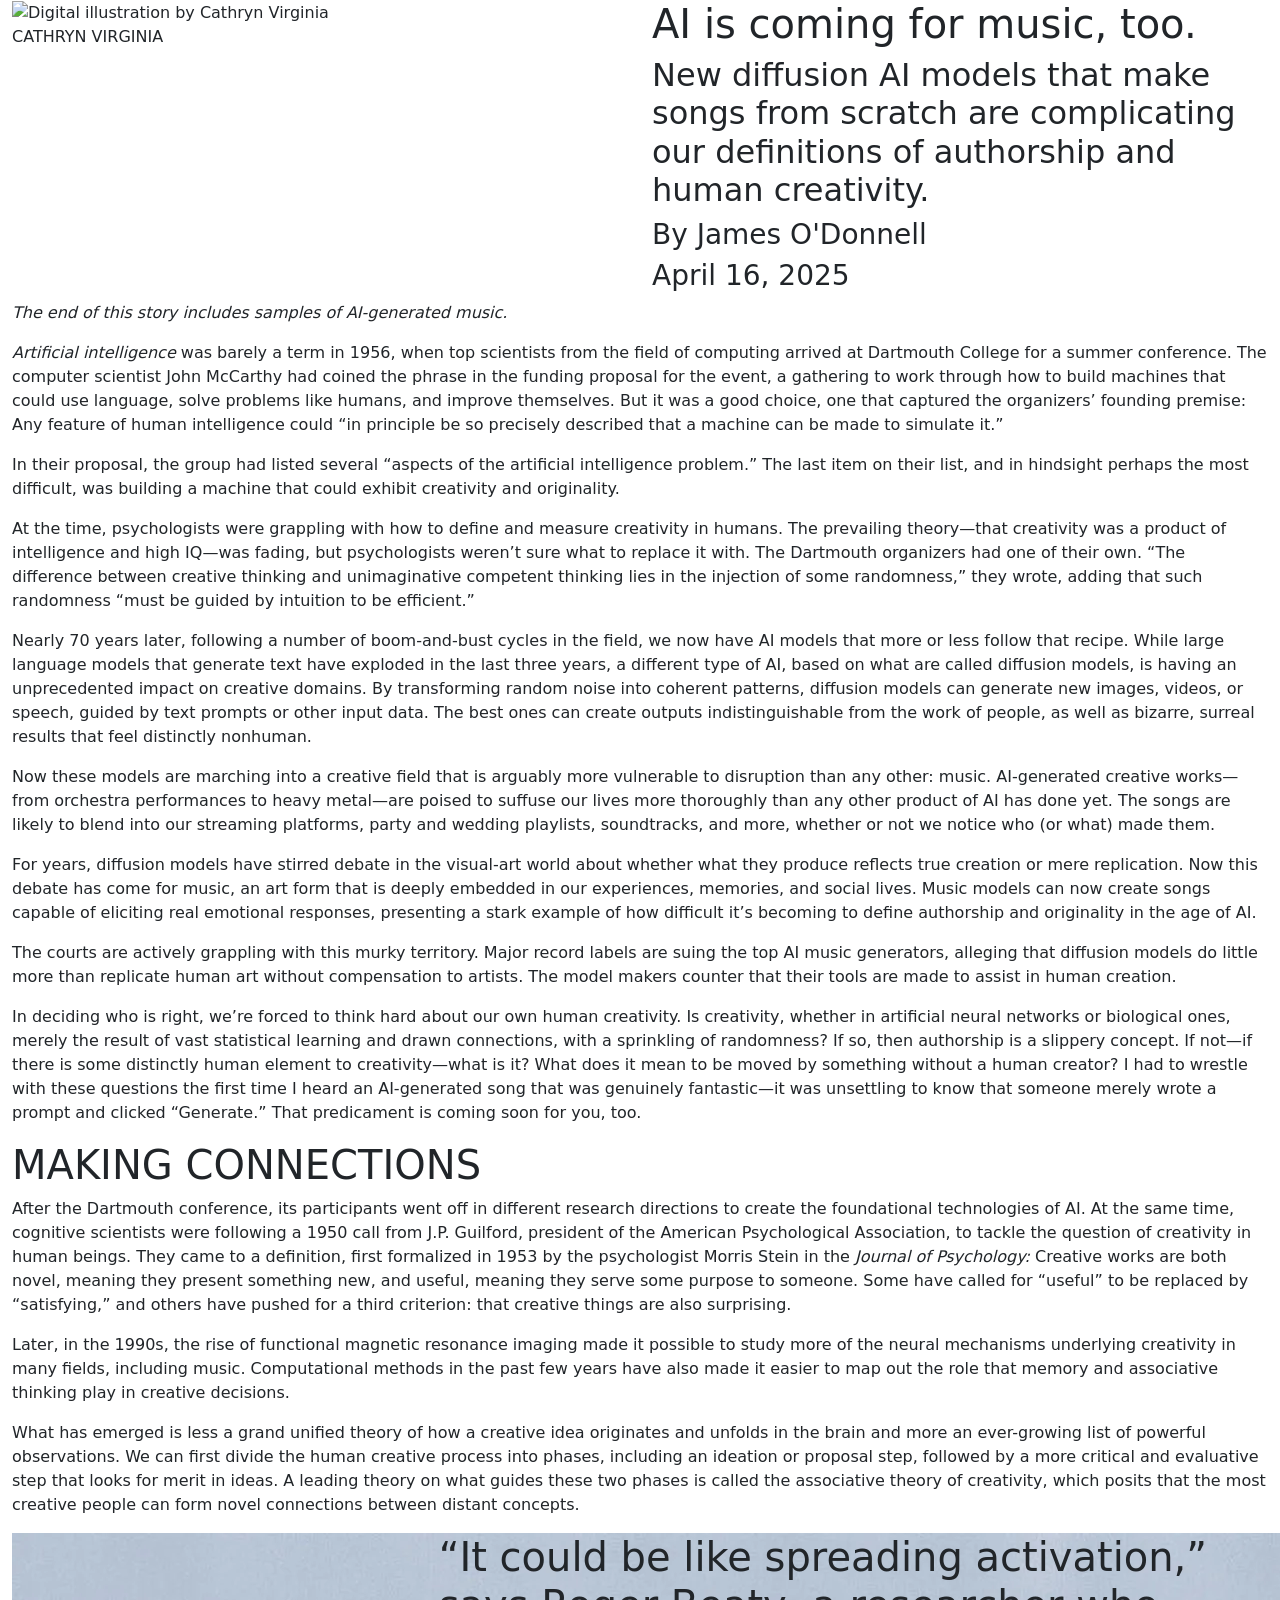
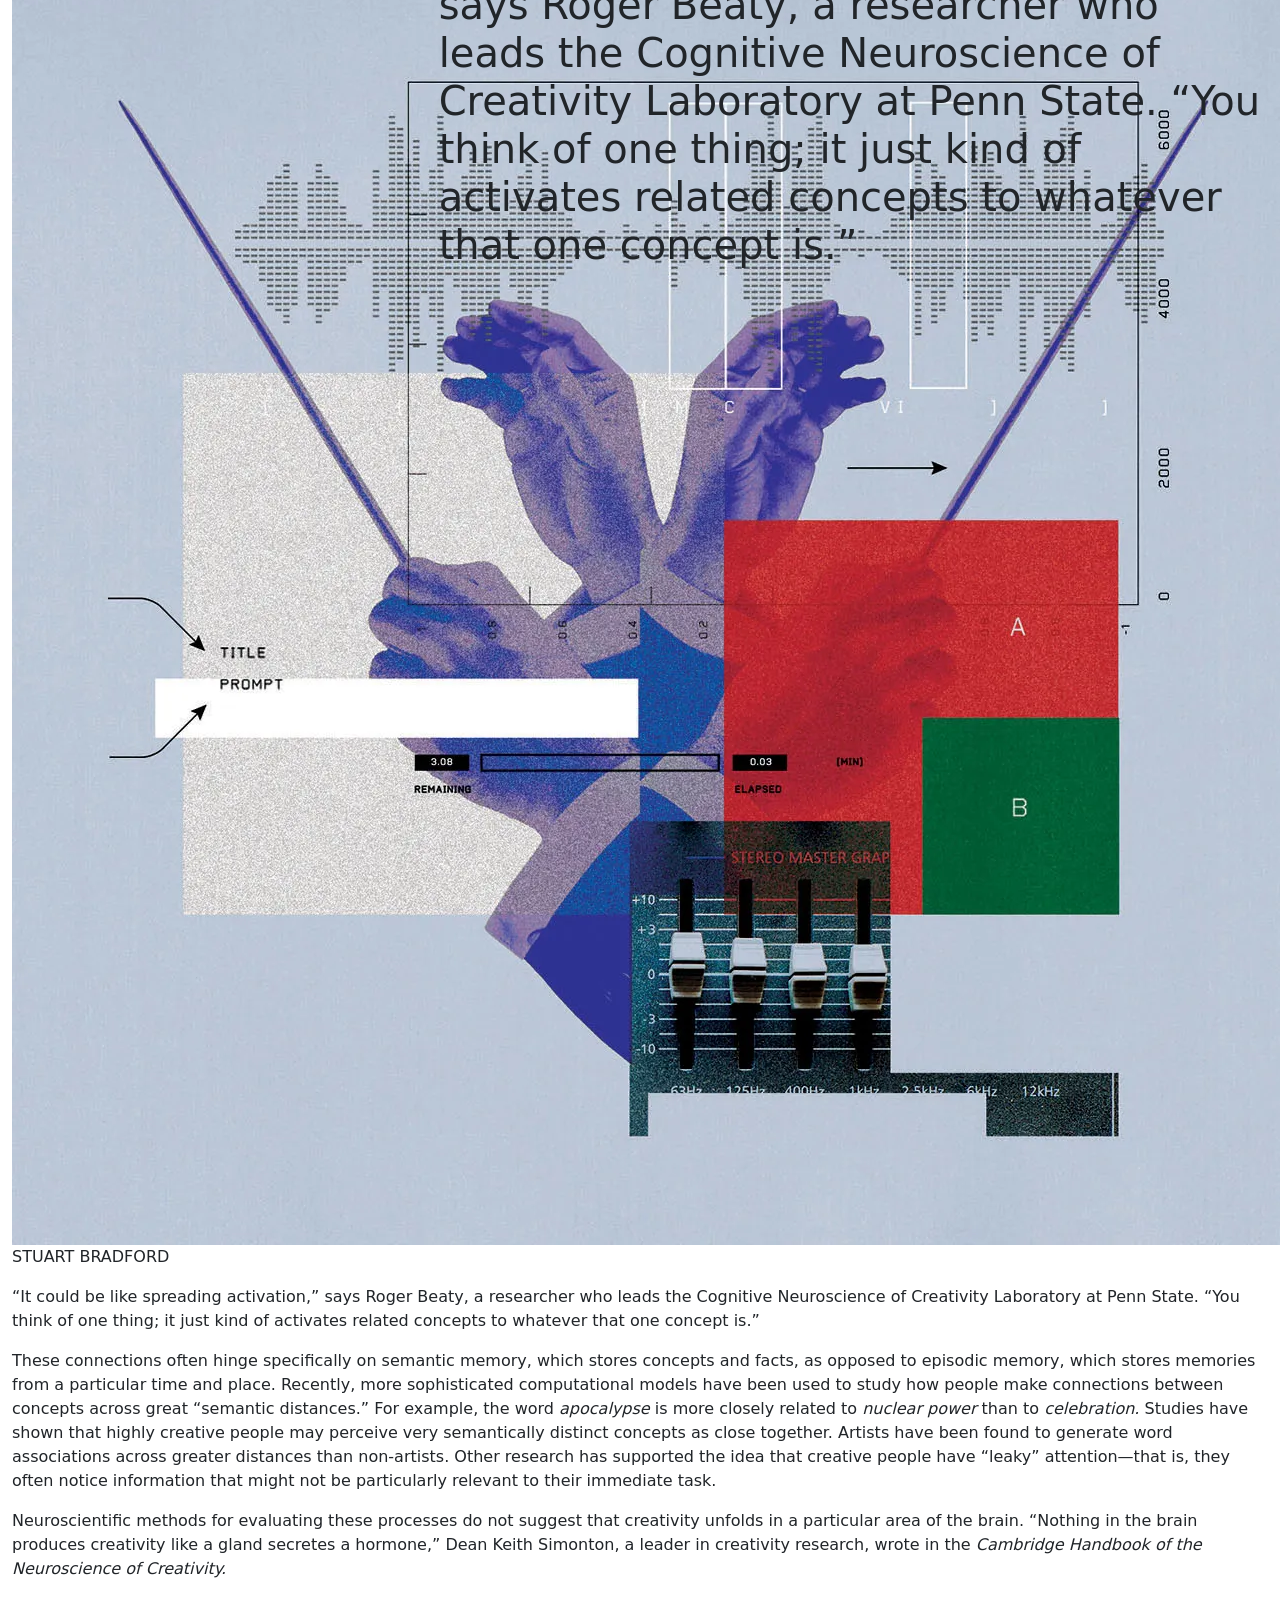
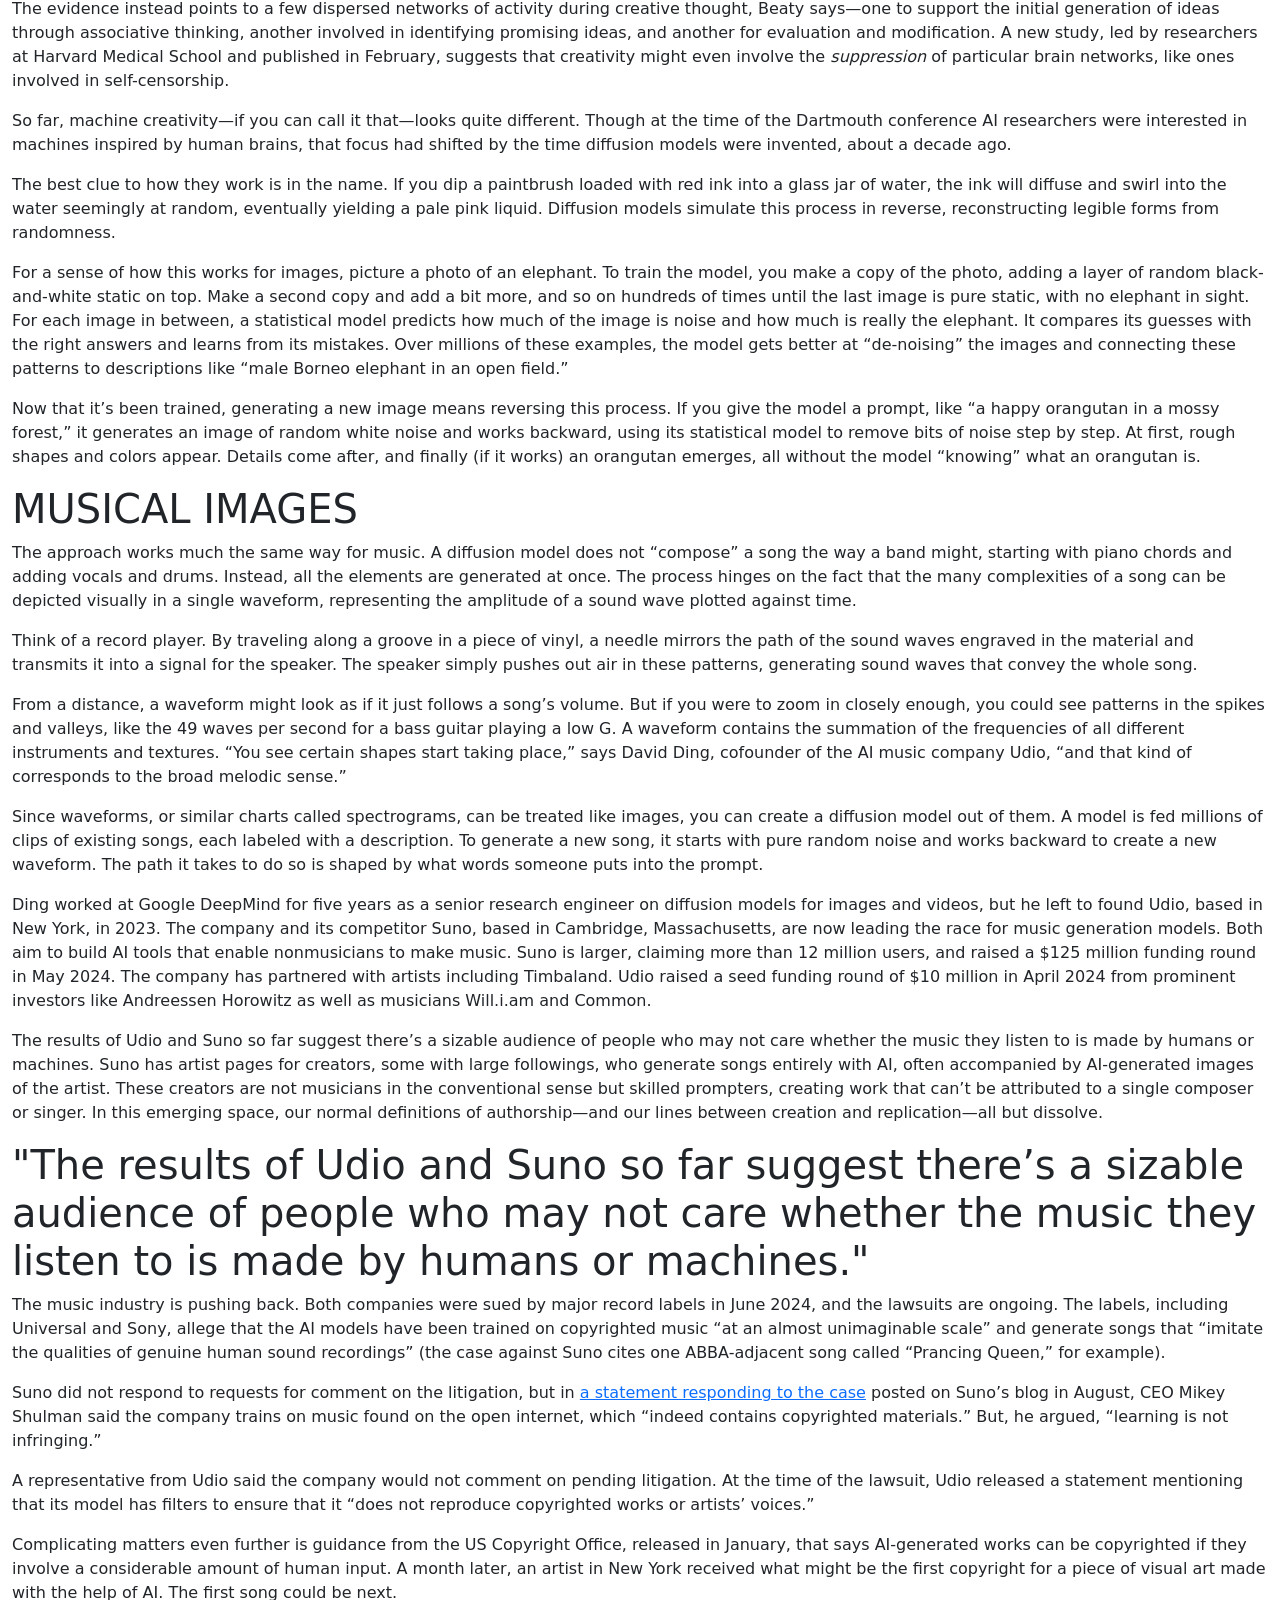
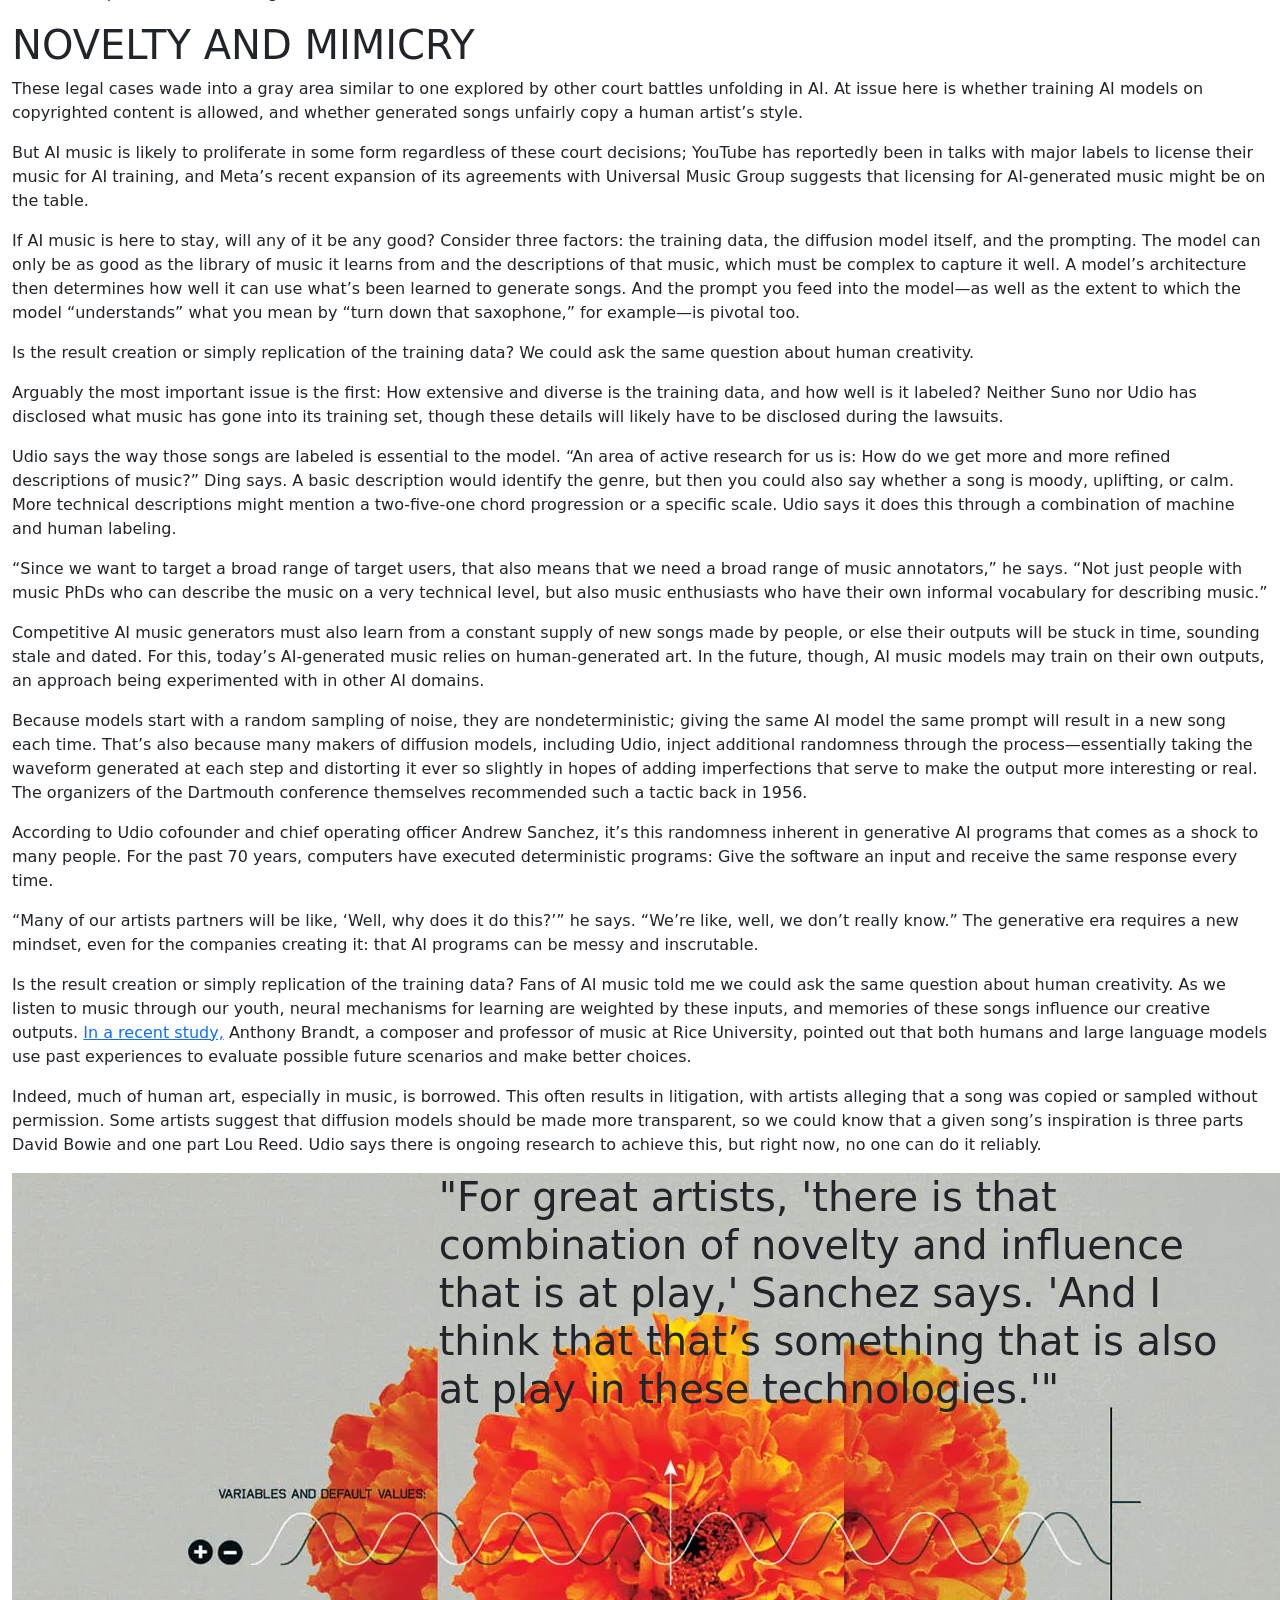
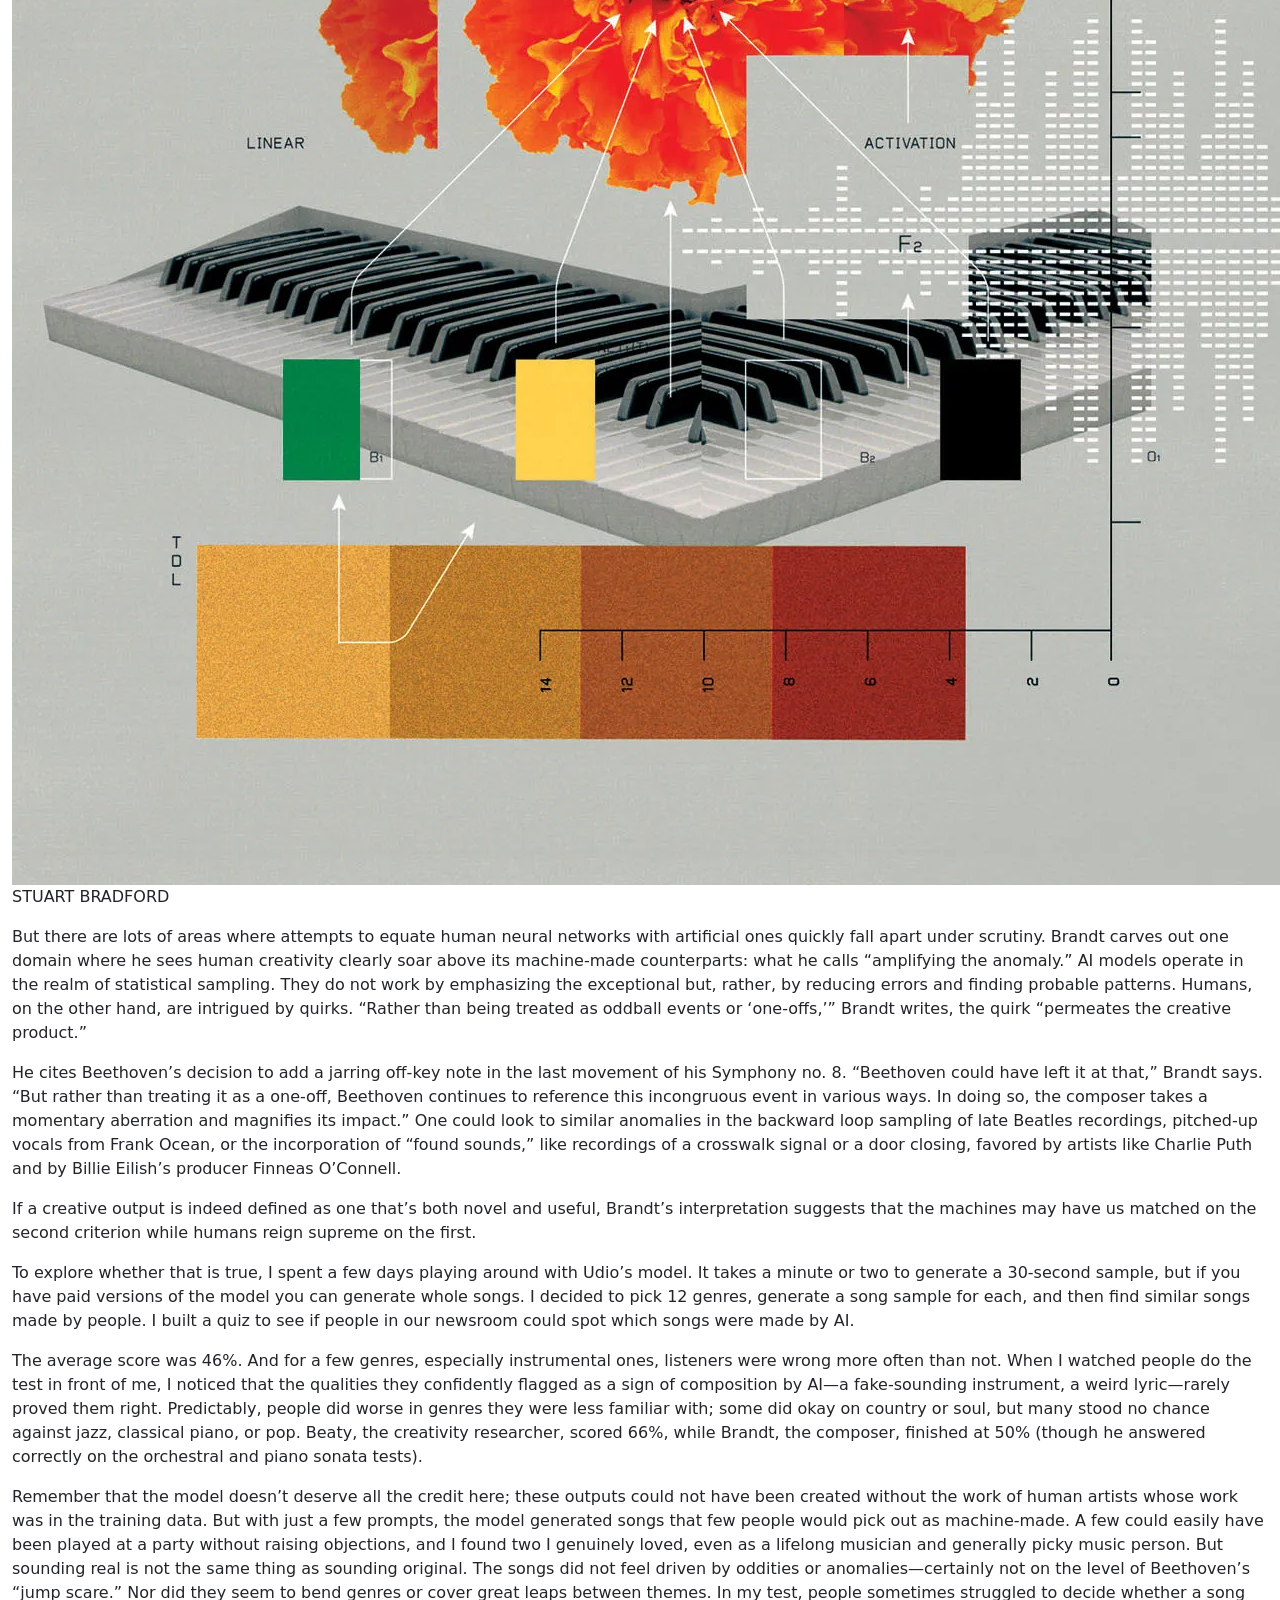
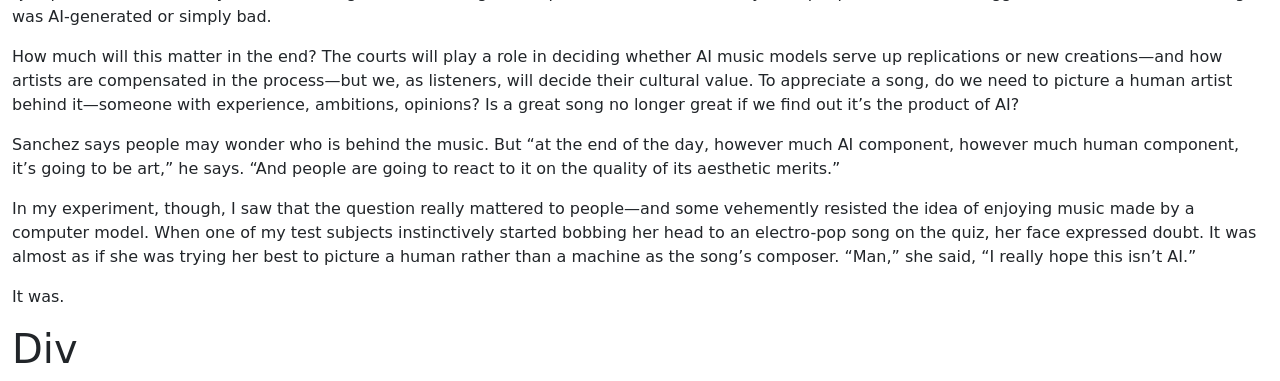
==== final-project/index.html @ 91f154a5 "Create index.html" ====
<!doctype html>
<html lang="en">
    <head>
        <meta charset="UTF-8" />
        <meta name="viewport" content="width=device-width, initial-scale=1" />

        <title>Cameron Lee Final Project</title>

        <link
            href="https://cdn.jsdelivr.net/npm/bootstrap@5.3.8/dist/css/bootstrap.min.css"
            rel="stylesheet"
            integrity="sha384-sRIl4kxILFvY47J16cr9ZwB07vP4J8+LH7qKQnuqkuIAvNWLzeN8tE5YBujZqJLB"
            crossorigin="anonymous" />
        <link rel="preconnect" href="https://fonts.googleapis.com" />
        <link rel="preconnect" href="https://fonts.gstatic.com" crossorigin />
        <link
            href="https://fonts.googleapis.com/css2?family=IBM+Plex+Sans:ital,wght@0,100..700;1,100..700&display=swap"
            rel="stylesheet" />
        <link href="style.css" rel="stylesheet" />
    </head>

    <body>
        <div class="container-fluid" id="page-top">
            <div class="row" id="headline-and-other-info">
                <div class="col-sm-6 fullwidth">
                    <img
                        src="market-ai-music-billboard-2022-bb16-illustration-by-cathryn-virginia-pro-1260.jpg"
                        id="big-photo"
                        alt="Digital illustration by Cathryn Virginia" />
                    <p class="photo-caption">CATHRYN VIRGINIA</p>
                </div>
                <div class="col-sm-6">
                    <h1 id="headline">AI is coming for music, too.</h1>
                    <h2 id="subhead">
                        New diffusion AI models that make songs from scratch are complicating our definitions of
                        authorship and human creativity.
                    </h2>
                    <h3 id="byline">By James O'Donnell</h3>
                    <h3 id="publish-date">April 16, 2025</h3>
                </div>
            </div>
        </div>
        <div class="container-fluid" id="page-body">
            <div class="row body-text-etc">
                <div class="col">
                    <p id="disclaimer"><i>The end of this story includes samples of AI-generated music.</i></p>
                    <p>
                        <i><span class="color-pop">Artificial intelligence</span></i> was barely a term in 1956, when
                        top scientists from the field of computing arrived at Dartmouth College for a summer conference.
                        The computer scientist John McCarthy had coined the phrase in the funding proposal for the
                        event, a gathering to work through how to build machines that could use language, solve problems
                        like humans, and improve themselves. But it was a good choice, one that captured the organizers’
                        founding premise: Any feature of human intelligence could “in principle be so precisely
                        described that a machine can be made to simulate it.”
                    </p>
                    <p>
                        In their proposal, the group had listed several “aspects of the artificial intelligence
                        problem.” The last item on their list, and in hindsight perhaps the most difficult, was building
                        a machine that could exhibit creativity and originality.
                    </p>
                    <p>
                        At the time, psychologists were grappling with how to define and measure creativity in humans.
                        The prevailing theory—that creativity was a product of intelligence and high IQ—was fading, but
                        psychologists weren’t sure what to replace it with. The Dartmouth organizers had one of their
                        own. “The difference between creative thinking and unimaginative competent thinking lies in the
                        injection of some randomness,” they wrote, adding that such randomness “must be guided by
                        intuition to be efficient.”
                    </p>
                    <p>
                        Nearly 70 years later, following a number of boom-and-bust cycles in the field, we now have AI
                        models that more or less follow that recipe. While large language models that generate text have
                        exploded in the last three years, a different type of AI, based on what are called diffusion
                        models, is having an unprecedented impact on creative domains. By transforming random noise into
                        coherent patterns, diffusion models can generate new images, videos, or speech, guided by text
                        prompts or other input data. The best ones can create outputs indistinguishable from the work of
                        people, as well as bizarre, surreal results that feel distinctly nonhuman.
                    </p>
                    <p>
                        Now these models are marching into a creative field that is arguably more vulnerable to
                        disruption than any other: music. AI-generated creative works—from orchestra performances to
                        heavy metal—are poised to suffuse our lives more thoroughly than any other product of AI has
                        done yet. The songs are likely to blend into our streaming platforms, party and wedding
                        playlists, soundtracks, and more, whether or not we notice who (or what) made them.
                    </p>
                    <p>
                        For years, diffusion models have stirred debate in the visual-art world about whether what they
                        produce reflects true creation or mere replication. Now this debate has come for music, an art
                        form that is deeply embedded in our experiences, memories, and social lives. Music models can
                        now create songs capable of eliciting real emotional responses, presenting a stark example of
                        how difficult it’s becoming to define authorship and originality in the age of AI.
                    </p>
                    <p>
                        The courts are actively grappling with this murky territory. Major record labels are suing the
                        top AI music generators, alleging that diffusion models do little more than replicate human art
                        without compensation to artists. The model makers counter that their tools are made to assist in
                        human creation.
                    </p>
                    <p>
                        In deciding who is right, we’re forced to think hard about our own human creativity. Is
                        creativity, whether in artificial neural networks or biological ones, merely the result of vast
                        statistical learning and drawn connections, with a sprinkling of randomness? If so, then
                        authorship is a slippery concept. If not—if there is some distinctly human element to
                        creativity—what is it? What does it mean to be moved by something without a human creator? I had
                        to wrestle with these questions the first time I heard an AI-generated song that was genuinely
                        fantastic—it was unsettling to know that someone merely wrote a prompt and clicked “Generate.”
                        That predicament is coming soon for you, too.
                    </p>
                    <h1 class="section-title">MAKING CONNECTIONS</h1>
                    <p>
                        After the Dartmouth conference, its participants went off in different research directions to
                        create the foundational technologies of AI. At the same time, cognitive scientists were
                        following a 1950 call from J.P. Guilford, president of the American Psychological Association,
                        to tackle the question of creativity in human beings. They came to a definition, first
                        formalized in 1953 by the psychologist Morris Stein in the
                        <i>Journal of Psychology:</i> Creative works are both novel, meaning they present something new,
                        and useful, meaning they serve some purpose to someone. Some have called for “useful” to be
                        replaced by “satisfying,” and others have pushed for a third criterion: that creative things are
                        also surprising.
                    </p>
                    <p>
                        Later, in the 1990s, the rise of functional magnetic resonance imaging made it possible to study
                        more of the neural mechanisms underlying creativity in many fields, including music.
                        Computational methods in the past few years have also made it easier to map out the role that
                        memory and associative thinking play in creative decisions.
                    </p>
                    <p>
                        What has emerged is less a grand unified theory of how a creative idea originates and unfolds in
                        the brain and more an ever-growing list of powerful observations. We can first divide the human
                        creative process into phases, including an ideation or proposal step, followed by a more
                        critical and evaluative step that looks for merit in ideas. A leading theory on what guides
                        these two phases is called the associative theory of creativity, which posits that the most
                        creative people can form novel connections between distant concepts.
                    </p>
                </div>
            </div>
            <div class="row picture-block">
                <div class="col-sm-4">
                    <img
                        src="d3bc1b18b3ae20d8180f5891ec122226522308aa.webp"
                        class="bradford-illustration"
                        alt="Digital illustration by Stuart Bradford" />
                    <p class="photo-caption">STUART BRADFORD</p>
                </div>
                <div class="col-sm-8">
                    <h1 class="side-caption">
                        “It could be like spreading activation,” says Roger Beaty, a researcher who leads the Cognitive
                        Neuroscience of Creativity Laboratory at Penn State. “You think of one thing; it just kind of
                        activates related concepts to whatever that one concept is.”
                    </h1>
                </div>
            </div>
            <div class="row body-text-etc">
                <div class="col">
                    <p>
                        “It could be like spreading activation,” says Roger Beaty, a researcher who leads the Cognitive
                        Neuroscience of Creativity Laboratory at Penn State. “You think of one thing; it just kind of
                        activates related concepts to whatever that one concept is.”
                    </p>
                    <p>
                        These connections often hinge specifically on semantic memory, which stores concepts and facts,
                        as opposed to episodic memory, which stores memories from a particular time and place. Recently,
                        more sophisticated computational models have been used to study how people make connections
                        between concepts across great “semantic distances.” For example, the word
                        <i><span class="color-pop">apocalypse</span></i> is more closely related to
                        <i><span class="color-pop">nuclear power</span></i> than to
                        <i><span class="color-pop">celebration.</span></i> Studies have shown that highly creative
                        people may perceive very semantically distinct concepts as close together. Artists have been
                        found to generate word associations across greater distances than non-artists. Other research
                        has supported the idea that creative people have “leaky” attention—that is, they often notice
                        information that might not be particularly relevant to their immediate task.
                    </p>
                    <p>
                        Neuroscientific methods for evaluating these processes do not suggest that creativity unfolds in
                        a particular area of the brain. “Nothing in the brain produces creativity like a gland secretes
                        a hormone,” Dean Keith Simonton, a leader in creativity research, wrote in the
                        <i>Cambridge Handbook of the Neuroscience of Creativity.</i>
                    </p>
                    <p>
                        The evidence instead points to a few dispersed networks of activity during creative thought,
                        Beaty says—one to support the initial generation of ideas through associative thinking, another
                        involved in identifying promising ideas, and another for evaluation and modification. A new
                        study, led by researchers at Harvard Medical School and published in February, suggests that
                        creativity might even involve the <i><span class="color-pop">suppression</span></i> of
                        particular brain networks, like ones involved in self-censorship.
                    </p>
                    <p>
                        So far, machine creativity—if you can call it that—looks quite different. Though at the time of
                        the Dartmouth conference AI researchers were interested in machines inspired by human brains,
                        that focus had shifted by the time diffusion models were invented, about a decade ago.
                    </p>
                    <p>
                        The best clue to how they work is in the name. If you dip a paintbrush loaded with red ink into
                        a glass jar of water, the ink will diffuse and swirl into the water seemingly at random,
                        eventually yielding a pale pink liquid. Diffusion models simulate this process in reverse,
                        reconstructing legible forms from randomness.
                    </p>
                    <p>
                        For a sense of how this works for images, picture a photo of an elephant. To train the model,
                        you make a copy of the photo, adding a layer of random black-and-white static on top. Make a
                        second copy and add a bit more, and so on hundreds of times until the last image is pure static,
                        with no elephant in sight. For each image in between, a statistical model predicts how much of
                        the image is noise and how much is really the elephant. It compares its guesses with the right
                        answers and learns from its mistakes. Over millions of these examples, the model gets better at
                        “de-noising” the images and connecting these patterns to descriptions like “male Borneo elephant
                        in an open field.”
                    </p>
                    <p>
                        Now that it’s been trained, generating a new image means reversing this process. If you give the
                        model a prompt, like “a happy orangutan in a mossy forest,” it generates an image of random
                        white noise and works backward, using its statistical model to remove bits of noise step by
                        step. At first, rough shapes and colors appear. Details come after, and finally (if it works) an
                        orangutan emerges, all without the model “knowing” what an orangutan is.
                    </p>
                    <h1 class="section-title">MUSICAL IMAGES</h1>
                    <p>
                        The approach works much the same way for music. A diffusion model does not “compose” a song the
                        way a band might, starting with piano chords and adding vocals and drums. Instead, all the
                        elements are generated at once. The process hinges on the fact that the many complexities of a
                        song can be depicted visually in a single waveform, representing the amplitude of a sound wave
                        plotted against time.
                    </p>
                    <p>
                        Think of a record player. By traveling along a groove in a piece of vinyl, a needle mirrors the
                        path of the sound waves engraved in the material and transmits it into a signal for the speaker.
                        The speaker simply pushes out air in these patterns, generating sound waves that convey the
                        whole song.
                    </p>
                    <p>
                        From a distance, a waveform might look as if it just follows a song’s volume. But if you were to
                        zoom in closely enough, you could see patterns in the spikes and valleys, like the 49 waves per
                        second for a bass guitar playing a low G. A waveform contains the summation of the frequencies
                        of all different instruments and textures. “You see certain shapes start taking place,” says
                        David Ding, cofounder of the AI music company Udio, “and that kind of corresponds to the broad
                        melodic sense.”
                    </p>
                    <p>
                        Since waveforms, or similar charts called spectrograms, can be treated like images, you can
                        create a diffusion model out of them. A model is fed millions of clips of existing songs, each
                        labeled with a description. To generate a new song, it starts with pure random noise and works
                        backward to create a new waveform. The path it takes to do so is shaped by what words someone
                        puts into the prompt.
                    </p>
                    <p>
                        Ding worked at Google DeepMind for five years as a senior research engineer on diffusion models
                        for images and videos, but he left to found Udio, based in New York, in 2023. The company and
                        its competitor Suno, based in Cambridge, Massachusetts, are now leading the race for music
                        generation models. Both aim to build AI tools that enable nonmusicians to make music. Suno is
                        larger, claiming more than 12 million users, and raised a $125 million funding round in May
                        2024. The company has partnered with artists including Timbaland. Udio raised a seed funding
                        round of $10 million in April 2024 from prominent investors like Andreessen Horowitz as well as
                        musicians Will.i.am and Common.
                    </p>
                    <p>
                        The results of Udio and Suno so far suggest there’s a sizable audience of people who may not
                        care whether the music they listen to is made by humans or machines. Suno has artist pages for
                        creators, some with large followings, who generate songs entirely with AI, often accompanied by
                        AI-generated images of the artist. These creators are not musicians in the conventional sense
                        but skilled prompters, creating work that can’t be attributed to a single composer or singer. In
                        this emerging space, our normal definitions of authorship—and our lines between creation and
                        replication—all but dissolve.
                    </p>
                    <h1 class="pull-quote">
                        "The results of Udio and Suno so far suggest there’s a sizable audience of people who may not
                        care whether the music they listen to is made by humans or machines."
                    </h1>
                    <p>
                        The music industry is pushing back. Both companies were sued by major record labels in June
                        2024, and the lawsuits are ongoing. The labels, including Universal and Sony, allege that the AI
                        models have been trained on copyrighted music “at an almost unimaginable scale” and generate
                        songs that “imitate the qualities of genuine human sound recordings” (the case against Suno
                        cites one ABBA-adjacent song called “Prancing Queen,” for example).
                    </p>
                    <p>
                        Suno did not respond to requests for comment on the litigation, but in
                        <a href="https://archive.is/o/0XZXp/https://suno.com/blog/future-of-music"
                            >a statement responding to the case</a
                        >
                        posted on Suno’s blog in August, CEO Mikey Shulman said the company trains on music found on the
                        open internet, which “indeed contains copyrighted materials.” But, he argued, “learning is not
                        infringing.”
                    </p>
                    <p>
                        A representative from Udio said the company would not comment on pending litigation. At the time
                        of the lawsuit, Udio released a statement mentioning that its model has filters to ensure that
                        it “does not reproduce copyrighted works or artists’ voices.”
                    </p>
                    <p>
                        Complicating matters even further is guidance from the US Copyright Office, released in January,
                        that says AI-generated works can be copyrighted if they involve a considerable amount of human
                        input. A month later, an artist in New York received what might be the first copyright for a
                        piece of visual art made with the help of AI. The first song could be next.
                    </p>
                    <h1 class="section-title">NOVELTY AND MIMICRY</h1>
                    <p>
                        These legal cases wade into a gray area similar to one explored by other court battles unfolding
                        in AI. At issue here is whether training AI models on copyrighted content is allowed, and
                        whether generated songs unfairly copy a human artist’s style.
                    </p>
                    <p>
                        But AI music is likely to proliferate in some form regardless of these court decisions; YouTube
                        has reportedly been in talks with major labels to license their music for AI training, and
                        Meta’s recent expansion of its agreements with Universal Music Group suggests that licensing for
                        AI-generated music might be on the table.
                    </p>
                    <p>
                        If AI music is here to stay, will any of it be any good? Consider three factors: the training
                        data, the diffusion model itself, and the prompting. The model can only be as good as the
                        library of music it learns from and the descriptions of that music, which must be complex to
                        capture it well. A model’s architecture then determines how well it can use what’s been learned
                        to generate songs. And the prompt you feed into the model—as well as the extent to which the
                        model “understands” what you mean by “turn down that saxophone,” for example—is pivotal too.
                    </p>
                    <p>
                        Is the result creation or simply replication of the training data? We could ask the same
                        question about human creativity.
                    </p>
                    <p>
                        Arguably the most important issue is the first: How extensive and diverse is the training data,
                        and how well is it labeled? Neither Suno nor Udio has disclosed what music has gone into its
                        training set, though these details will likely have to be disclosed during the lawsuits.
                    </p>
                    <p>
                        Udio says the way those songs are labeled is essential to the model. “An area of active research
                        for us is: How do we get more and more refined descriptions of music?” Ding says. A basic
                        description would identify the genre, but then you could also say whether a song is moody,
                        uplifting, or calm. More technical descriptions might mention a two-five-one chord progression
                        or a specific scale. Udio says it does this through a combination of machine and human labeling.
                    </p>
                    <p>
                        “Since we want to target a broad range of target users, that also means that we need a broad
                        range of music annotators,” he says. “Not just people with music PhDs who can describe the music
                        on a very technical level, but also music enthusiasts who have their own informal vocabulary for
                        describing music.”
                    </p>
                    <p>
                        Competitive AI music generators must also learn from a constant supply of new songs made by
                        people, or else their outputs will be stuck in time, sounding stale and dated. For this, today’s
                        AI-generated music relies on human-generated art. In the future, though, AI music models may
                        train on their own outputs, an approach being experimented with in other AI domains.
                    </p>
                    <p>
                        Because models start with a random sampling of noise, they are nondeterministic; giving the same
                        AI model the same prompt will result in a new song each time. That’s also because many makers of
                        diffusion models, including Udio, inject additional randomness through the process—essentially
                        taking the waveform generated at each step and distorting it ever so slightly in hopes of adding
                        imperfections that serve to make the output more interesting or real. The organizers of the
                        Dartmouth conference themselves recommended such a tactic back in 1956.
                    </p>
                    <p>
                        According to Udio cofounder and chief operating officer Andrew Sanchez, it’s this randomness
                        inherent in generative AI programs that comes as a shock to many people. For the past 70 years,
                        computers have executed deterministic programs: Give the software an input and receive the same
                        response every time.
                    </p>
                    <p>
                        “Many of our artists partners will be like, ‘Well, why does it do this?’” he says. “We’re like,
                        well, we don’t really know.” The generative era requires a new mindset, even for the companies
                        creating it: that AI programs can be messy and inscrutable.
                    </p>
                    <p>
                        Is the result creation or simply replication of the training data? Fans of AI music told me we
                        could ask the same question about human creativity. As we listen to music through our youth,
                        neural mechanisms for learning are weighted by these inputs, and memories of these songs
                        influence our creative outputs.
                        <a
                            href="https://anthonybrandt.net/uploads/3/5/5/7/35571474/amplifying_the_anomaly__how_humans_choose_unproven_options_and_large_language_models_avoid_them.pdf"
                            >In a recent study,</a
                        >
                        Anthony Brandt, a composer and professor of music at Rice University, pointed out that both
                        humans and large language models use past experiences to evaluate possible future scenarios and
                        make better choices.
                    </p>
                    <p>
                        Indeed, much of human art, especially in music, is borrowed. This often results in litigation,
                        with artists alleging that a song was copied or sampled without permission. Some artists suggest
                        that diffusion models should be made more transparent, so we could know that a given song’s
                        inspiration is three parts David Bowie and one part Lou Reed. Udio says there is ongoing
                        research to achieve this, but right now, no one can do it reliably.
                    </p>
                </div>
            </div>
            <div class="row picture-block">
                <div class="col-sm-4">
                    <img
                        src="c53d0001486ce40a14184772768e66b58a301c34.webp"
                        class="bradford-illustration"
                        alt="Digital illustration by Stuart Bradford" />
                    <p class="photo-caption">STUART BRADFORD</p>
                </div>
                <div class="col-sm-8">
                    <h1 class="side-caption">
                        "For great artists, 'there is that combination of novelty and influence that is at play,'
                        Sanchez says. 'And I think that that’s something that is also at play in these technologies.'"
                    </h1>
                </div>
            </div>
            <div class="row body-text-etc">
                <div class="col">
                    <p>
                        But there are lots of areas where attempts to equate human neural networks with artificial ones
                        quickly fall apart under scrutiny. Brandt carves out one domain where he sees human creativity
                        clearly soar above its machine-made counterparts: what he calls “amplifying the anomaly.” AI
                        models operate in the realm of statistical sampling. They do not work by emphasizing the
                        exceptional but, rather, by reducing errors and finding probable patterns. Humans, on the other
                        hand, are intrigued by quirks. “Rather than being treated as oddball events or ‘one-offs,’”
                        Brandt writes, the quirk “permeates the creative product.”
                    </p>
                    <p>
                        He cites Beethoven’s decision to add a jarring off-key note in the last movement of his Symphony
                        no. 8. “Beethoven could have left it at that,” Brandt says. “But rather than treating it as a
                        one-off, Beethoven continues to reference this incongruous event in various ways. In doing so,
                        the composer takes a momentary aberration and magnifies its impact.” One could look to similar
                        anomalies in the backward loop sampling of late Beatles recordings, pitched-up vocals from Frank
                        Ocean, or the incorporation of “found sounds,” like recordings of a crosswalk signal or a door
                        closing, favored by artists like Charlie Puth and by Billie Eilish’s producer Finneas O’Connell.
                    </p>
                    <p>
                        If a creative output is indeed defined as one that’s both novel and useful, Brandt’s
                        interpretation suggests that the machines may have us matched on the second criterion while
                        humans reign supreme on the first.
                    </p>
                    <p>
                        To explore whether that is true, I spent a few days playing around with Udio’s model. It takes a
                        minute or two to generate a 30-second sample, but if you have paid versions of the model you can
                        generate whole songs. I decided to pick 12 genres, generate a song sample for each, and then
                        find similar songs made by people. I built a quiz to see if people in our newsroom could spot
                        which songs were made by AI.
                    </p>
                    <p>
                        The average score was 46%. And for a few genres, especially instrumental ones, listeners were
                        wrong more often than not. When I watched people do the test in front of me, I noticed that the
                        qualities they confidently flagged as a sign of composition by AI—a fake-sounding instrument, a
                        weird lyric—rarely proved them right. Predictably, people did worse in genres they were less
                        familiar with; some did okay on country or soul, but many stood no chance against jazz,
                        classical piano, or pop. Beaty, the creativity researcher, scored 66%, while Brandt, the
                        composer, finished at 50% (though he answered correctly on the orchestral and piano sonata
                        tests).
                    </p>
                    <div class="flourish-embed flourish-audio" data-src="visualisation/28891795">
                        <script src="https://public.flourish.studio/resources/embed.js"></script>
                        <noscript
                            ><img
                                src="https://public.flourish.studio/visualisation/28891795/thumbnail"
                                width="100%"
                                alt="audio visualization"
                        /></noscript>
                    </div>
                    <p>
                        Remember that the model doesn’t deserve all the credit here; these outputs could not have been
                        created without the work of human artists whose work was in the training data. But with just a
                        few prompts, the model generated songs that few people would pick out as machine-made. A few
                        could easily have been played at a party without raising objections, and I found two I genuinely
                        loved, even as a lifelong musician and generally picky music person. But sounding real is not
                        the same thing as sounding original. The songs did not feel driven by oddities or
                        anomalies—certainly not on the level of Beethoven’s “jump scare.” Nor did they seem to bend
                        genres or cover great leaps between themes. In my test, people sometimes struggled to decide
                        whether a song was AI-generated or simply bad.
                    </p>
                    <p>
                        How much will this matter in the end? The courts will play a role in deciding whether AI music
                        models serve up replications or new creations—and how artists are compensated in the process—but
                        we, as listeners, will decide their cultural value. To appreciate a song, do we need to picture
                        a human artist behind it—someone with experience, ambitions, opinions? Is a great song no longer
                        great if we find out it’s the product of AI?
                    </p>
                    <p>
                        Sanchez says people may wonder who is behind the music. But “at the end of the day, however much
                        AI component, however much human component, it’s going to be art,” he says. “And people are
                        going to react to it on the quality of its aesthetic merits.”
                    </p>
                    <p>
                        In my experiment, though, I saw that the question really mattered to people—and some vehemently
                        resisted the idea of enjoying music made by a computer model. When one of my test subjects
                        instinctively started bobbing her head to an electro-pop song on the quiz, her face expressed
                        doubt. It was almost as if she was trying her best to picture a human rather than a machine as
                        the song’s composer. “Man,” she said, “I really hope this isn’t AI.”
                    </p>
                    <p>It was.</p>
                </div>
            </div>
            <div class="row" id="footer">
                <div class="col">
                    <h1>Div</h1>
                </div>
            </div>
        </div>
    </body>
</html>
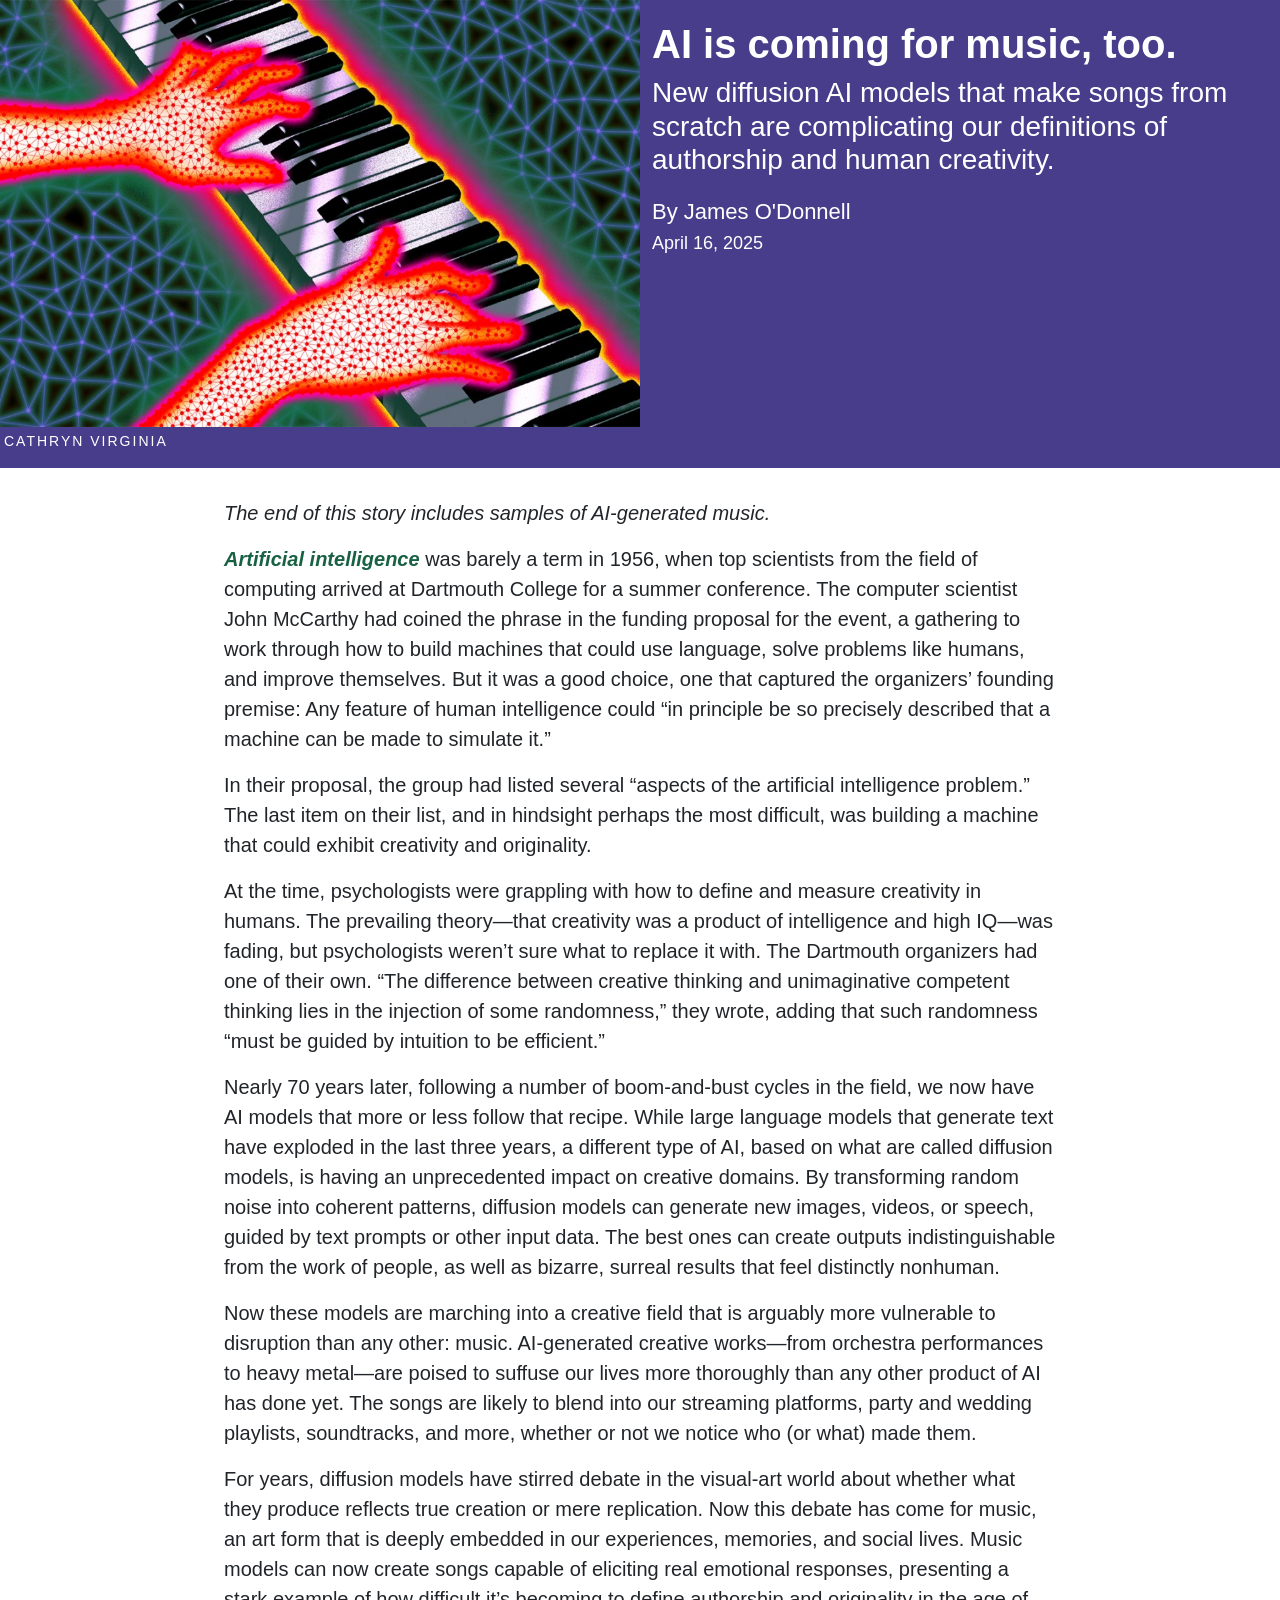
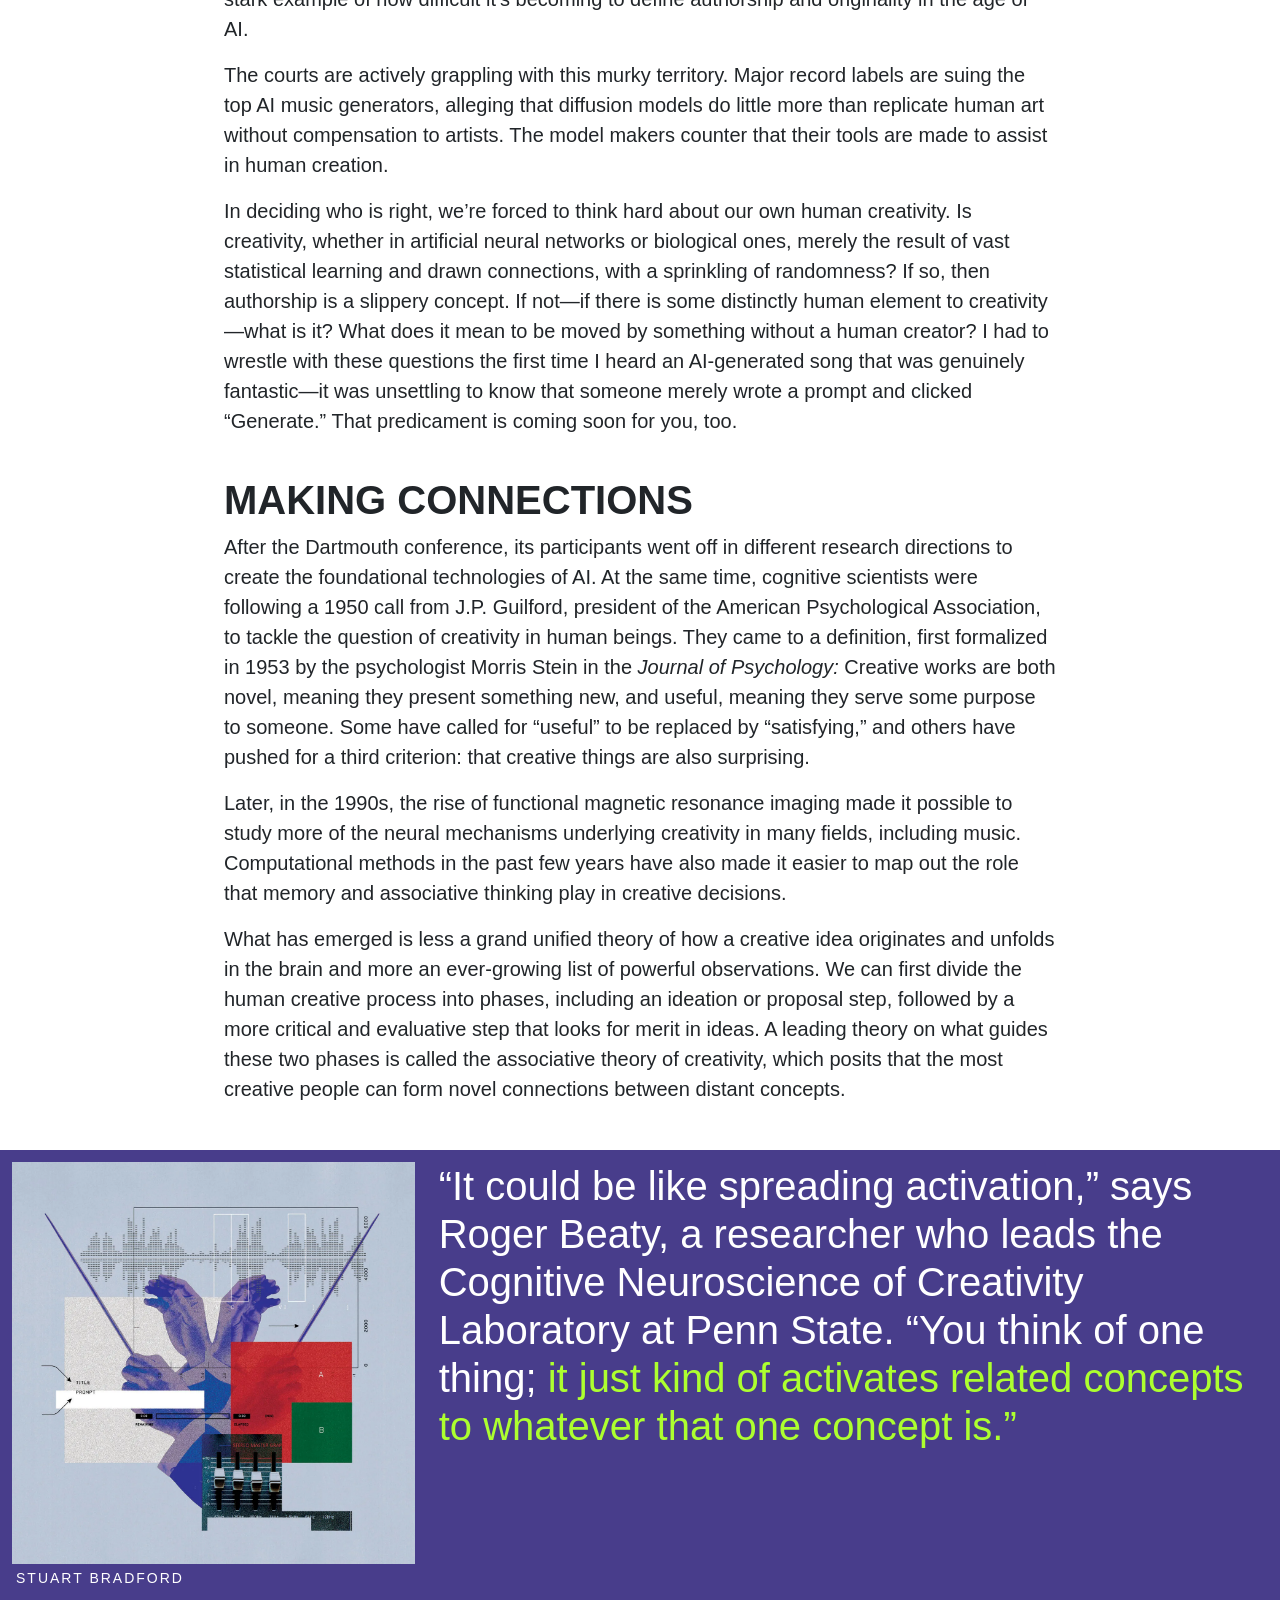
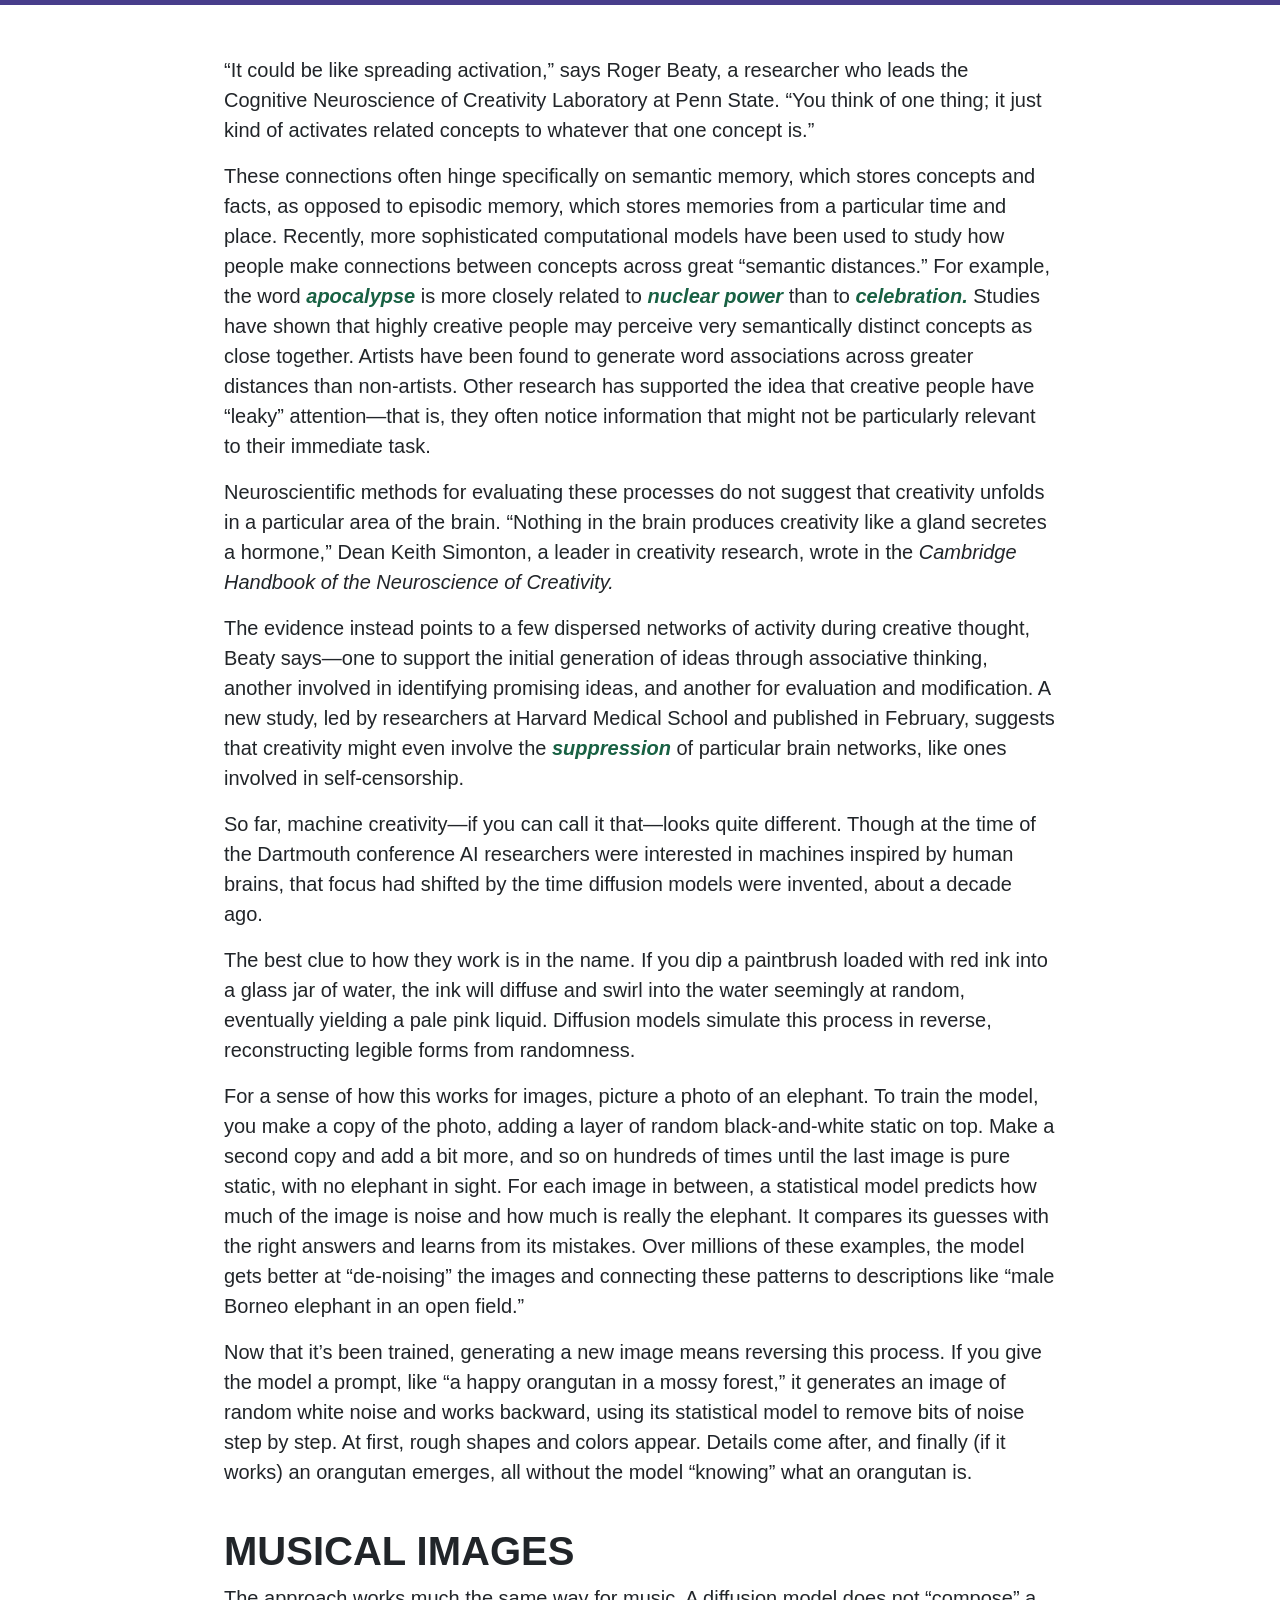
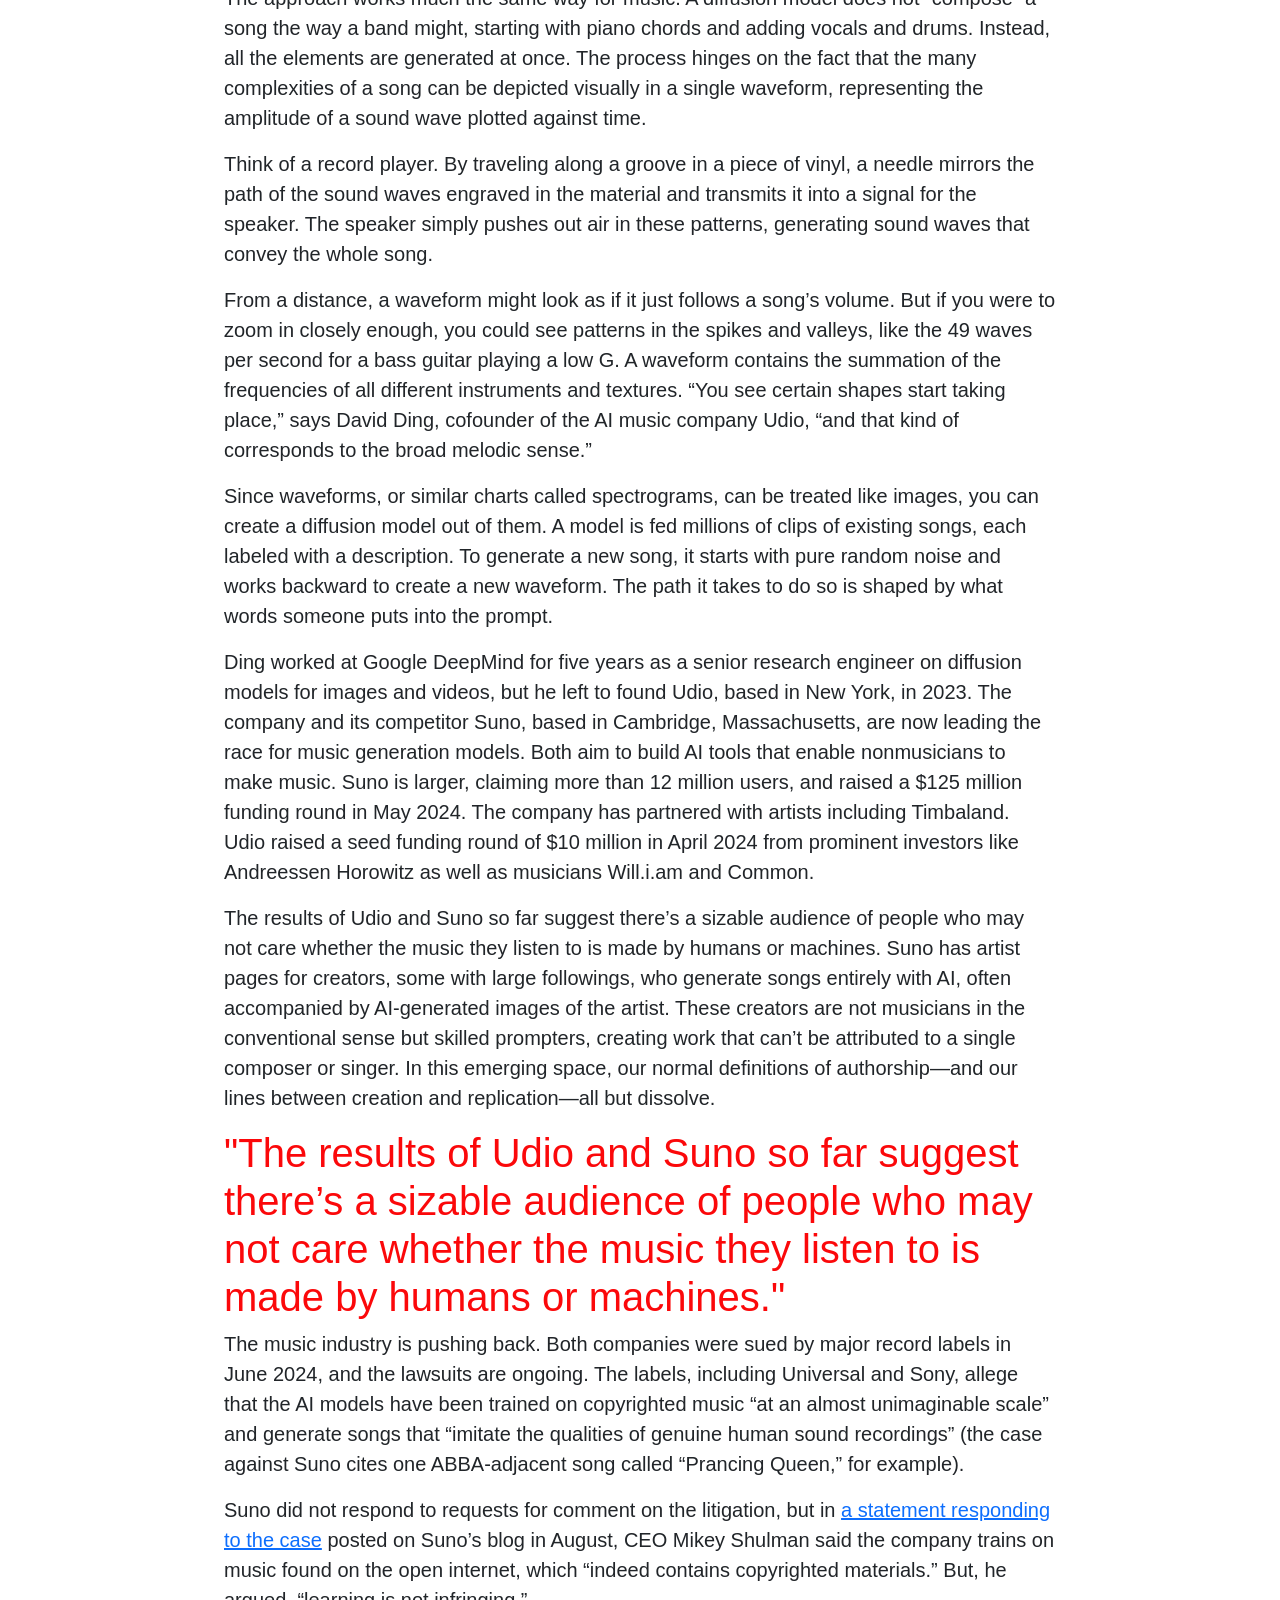
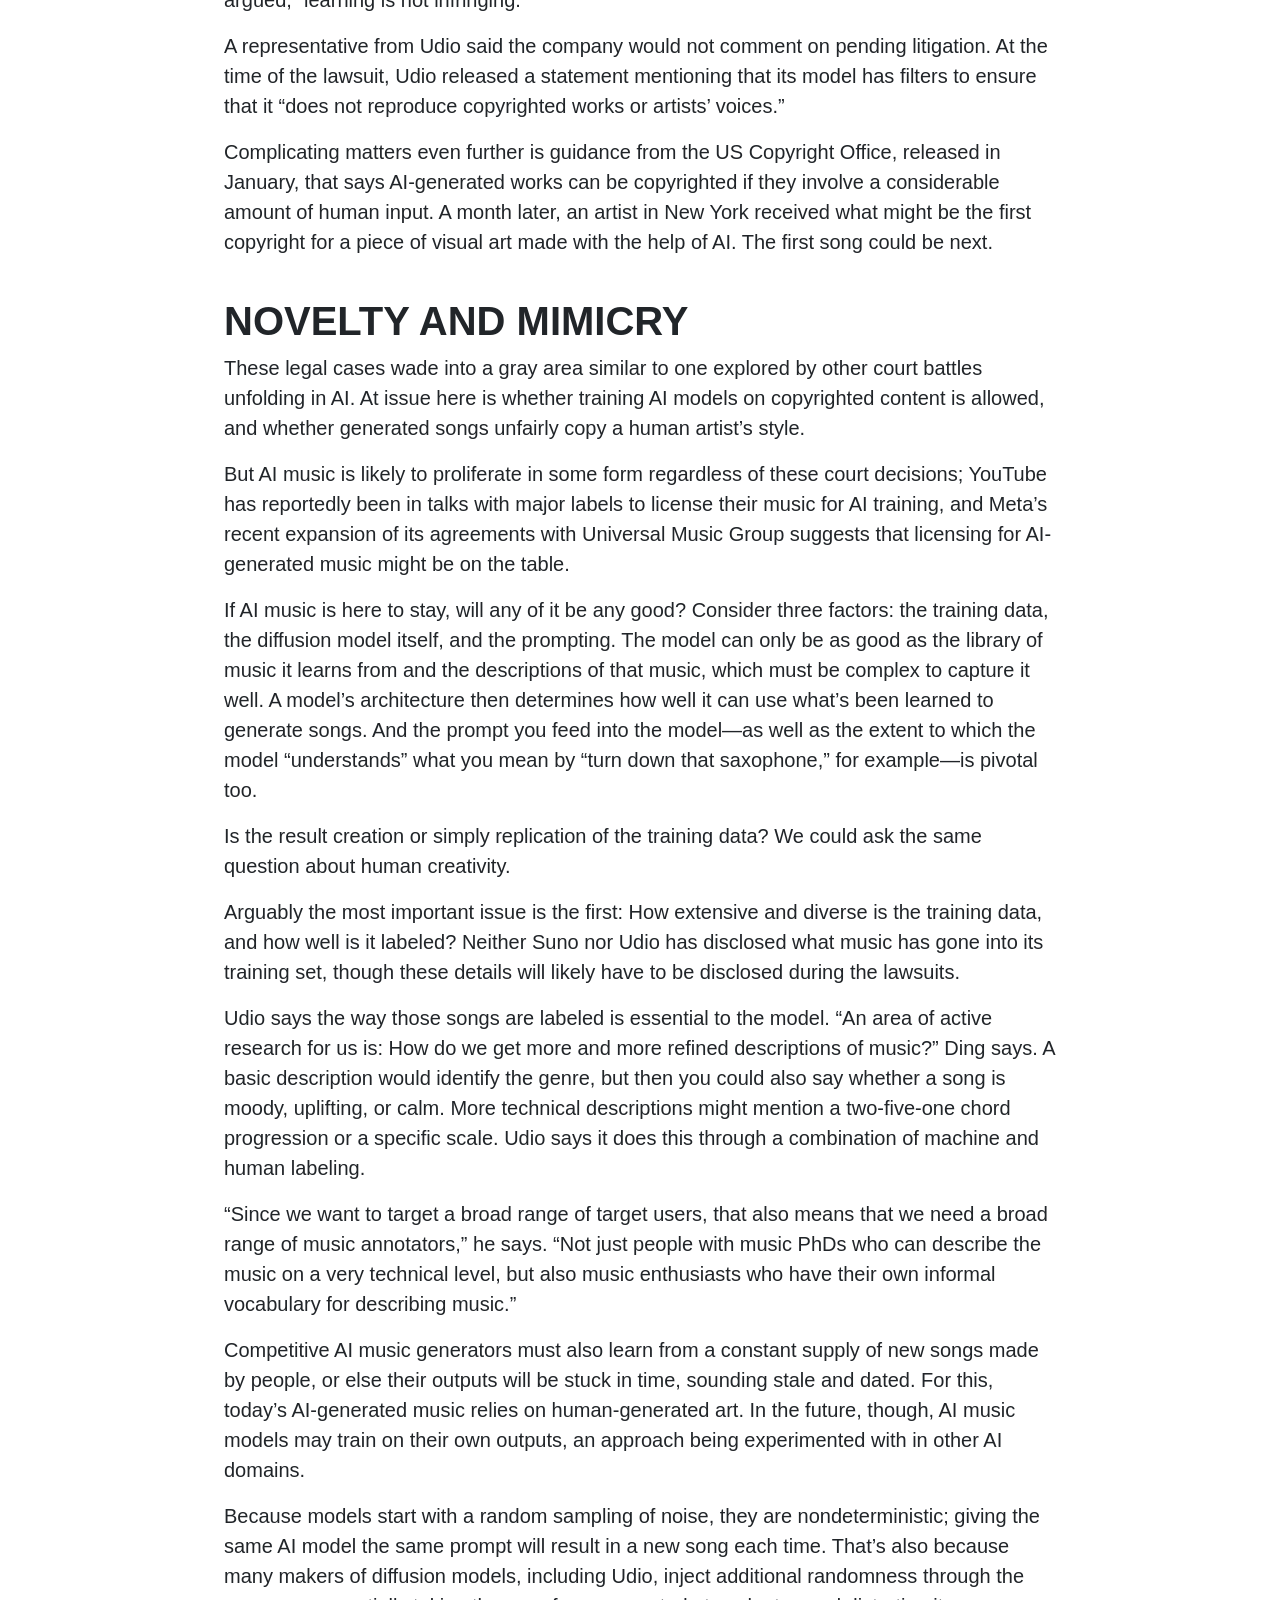
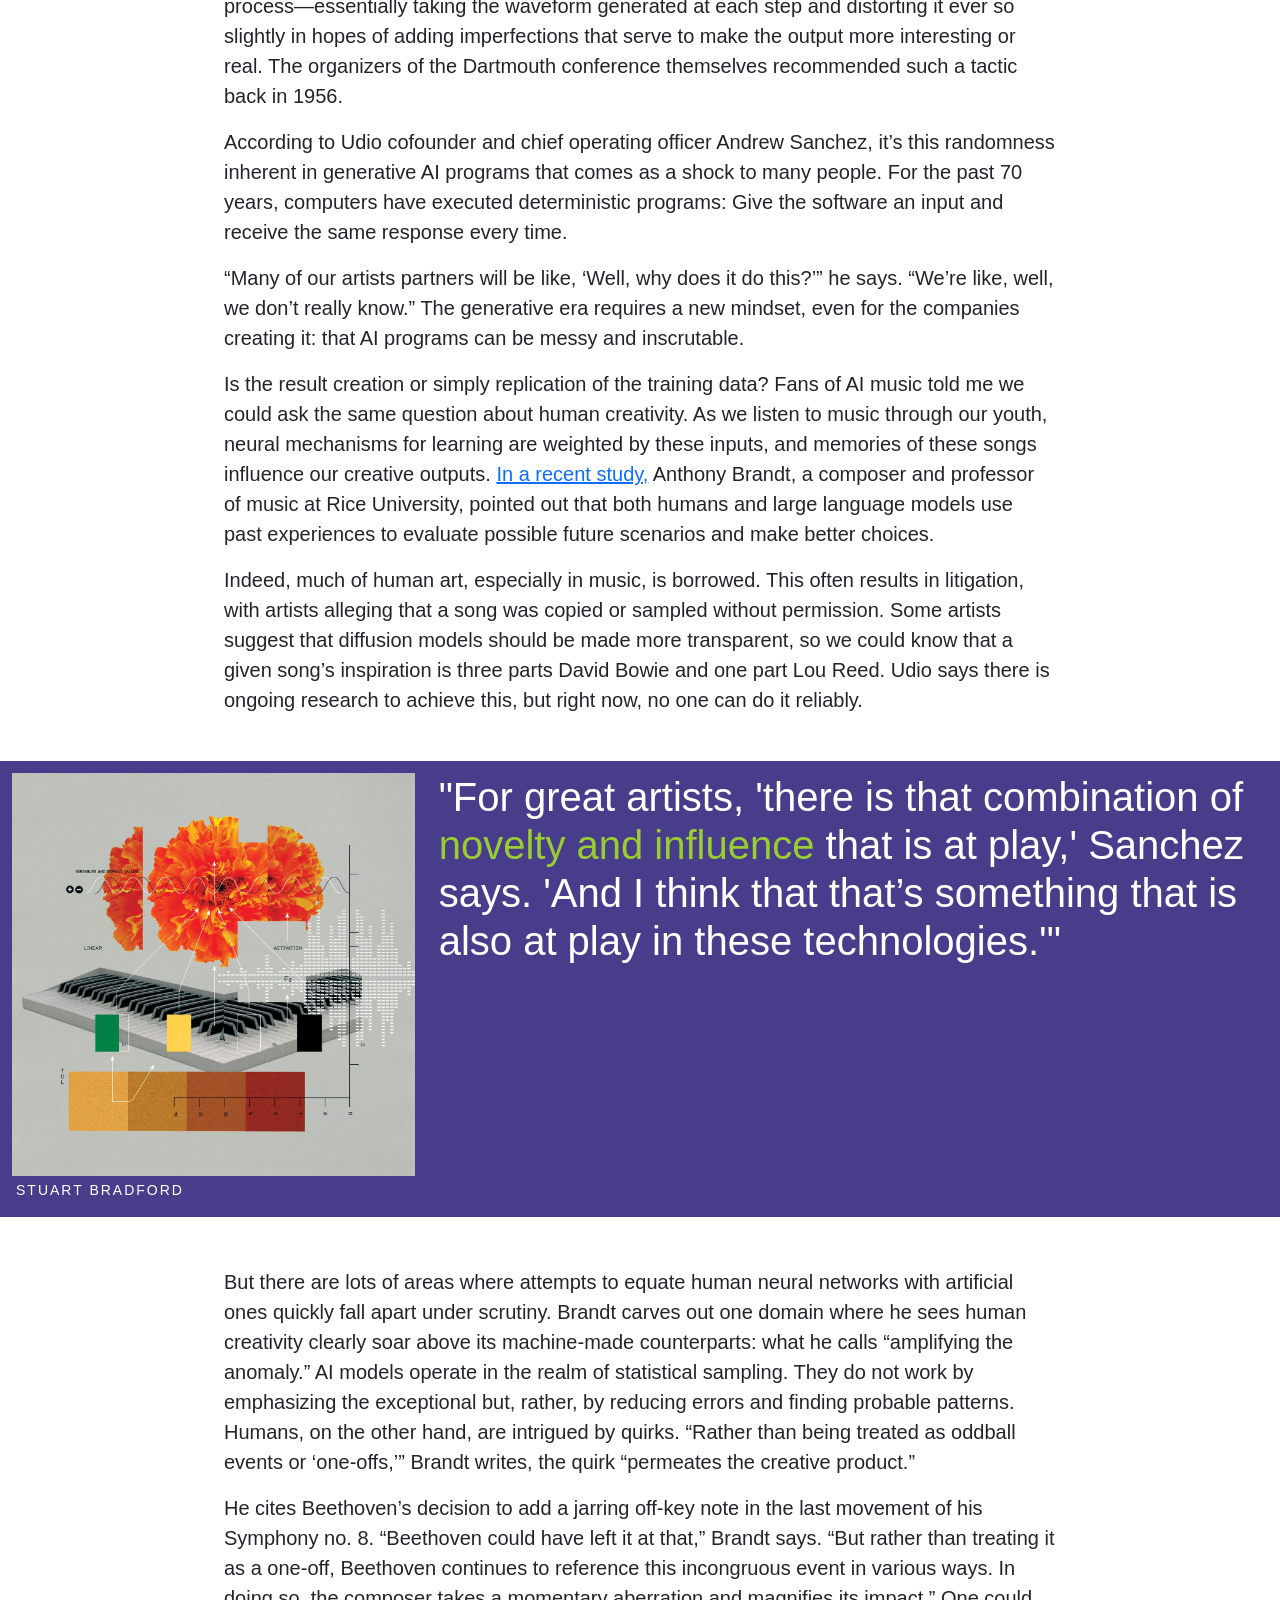
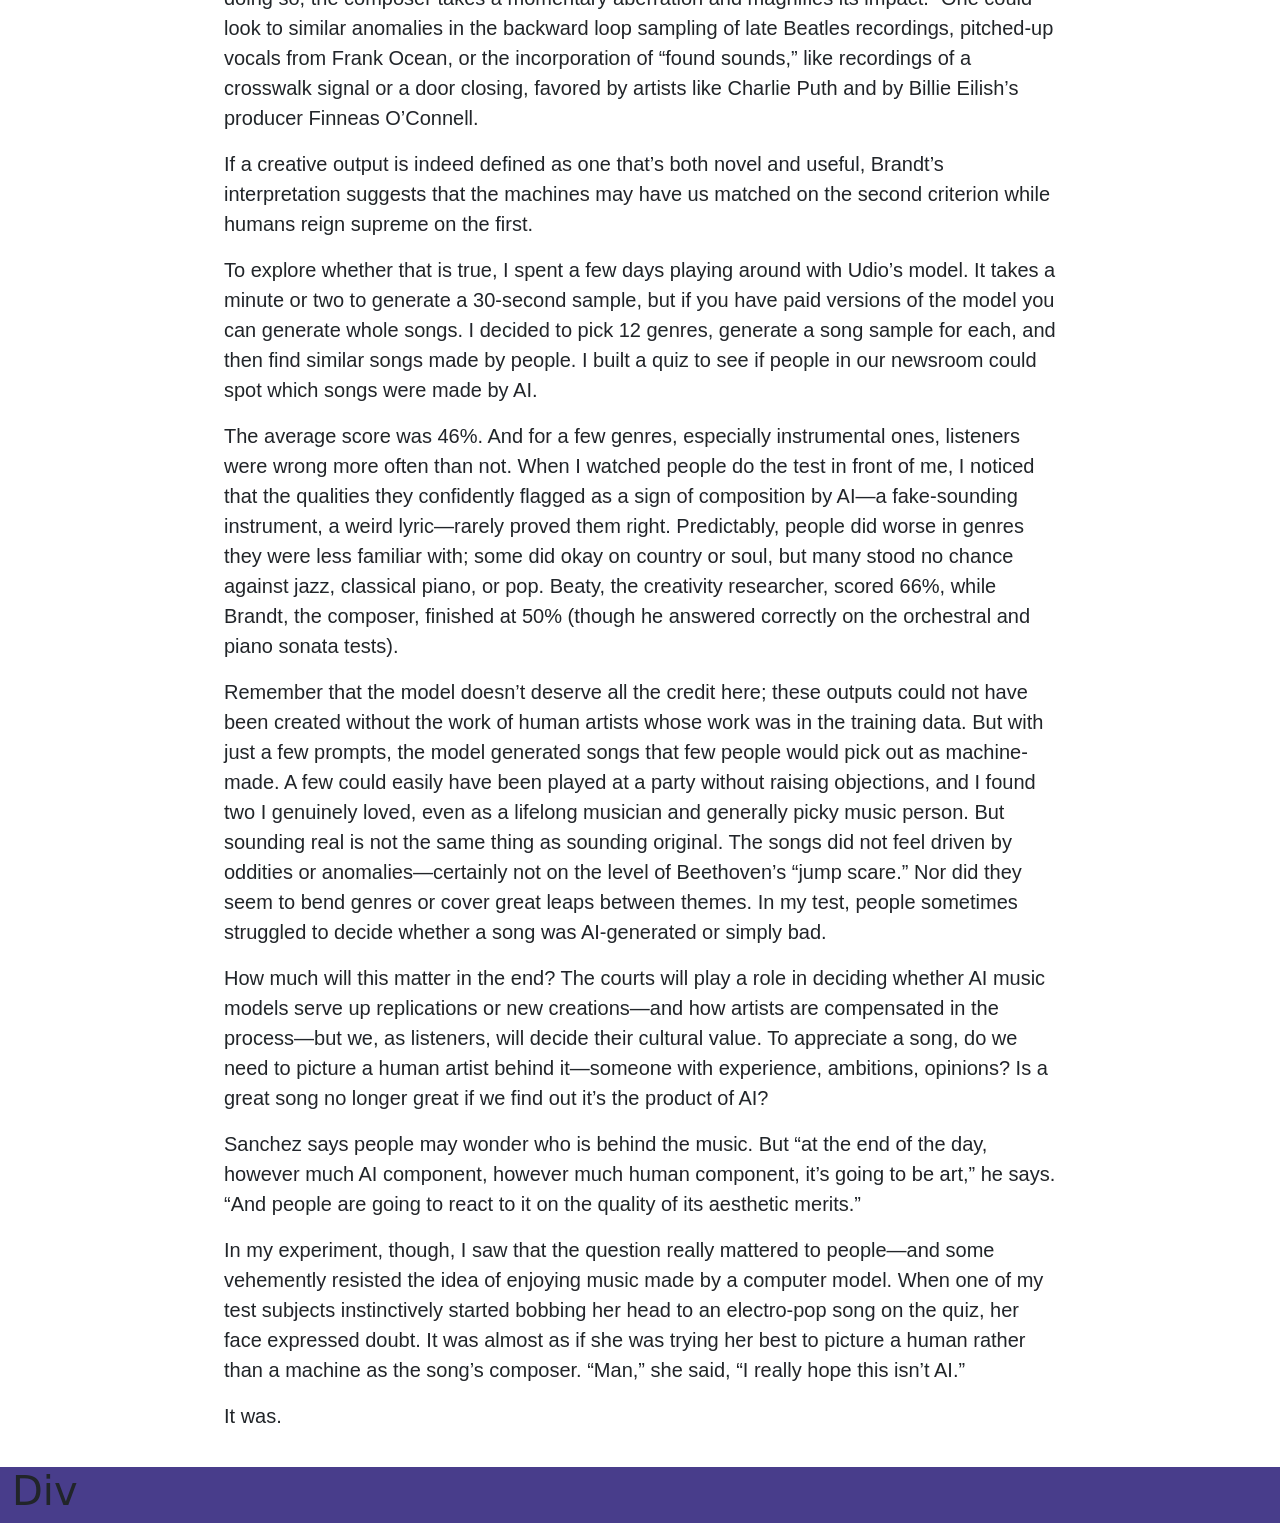
==== commit 28f4cdcb: "Update index.html" ====
--- a/final-project/index.html
+++ b/final-project/index.html
@@ -144,8 +144,10 @@
                 <div class="col-sm-8">
                     <h1 class="side-caption">
                         “It could be like spreading activation,” says Roger Beaty, a researcher who leads the Cognitive
-                        Neuroscience of Creativity Laboratory at Penn State. “You think of one thing; it just kind of
-                        activates related concepts to whatever that one concept is.”
+                        Neuroscience of Creativity Laboratory at Penn State. “You think of one thing;
+                        <span style="color: greenyellow"
+                            >it just kind of activates related concepts to whatever that one concept is.”</span
+                        >
                     </h1>
                 </div>
             </div>
@@ -389,8 +391,9 @@
                 </div>
                 <div class="col-sm-8">
                     <h1 class="side-caption">
-                        "For great artists, 'there is that combination of novelty and influence that is at play,'
-                        Sanchez says. 'And I think that that’s something that is also at play in these technologies.'"
+                        "For great artists, 'there is that combination of
+                        <span style="color: yellowgreen">novelty and influence</span> that is at play,' Sanchez says.
+                        'And I think that that’s something that is also at play in these technologies.'"
                     </h1>
                 </div>
             </div>
@@ -426,6 +429,15 @@
                         find similar songs made by people. I built a quiz to see if people in our newsroom could spot
                         which songs were made by AI.
                     </p>
+                    <div class="flourish-embed flourish-chart" data-src="visualisation/28910555">
+                        <script src="https://public.flourish.studio/resources/embed.js"></script>
+                        <noscript
+                            ><img
+                                src="https://public.flourish.studio/visualisation/28910555/thumbnail"
+                                width="100%"
+                                alt="chart visualization"
+                        /></noscript>
+                    </div>
                     <p>
                         The average score was 46%. And for a few genres, especially instrumental ones, listeners were
                         wrong more often than not. When I watched people do the test in front of me, I noticed that the
--- a/final-project/style.css
+++ b/final-project/style.css
@@ -0,0 +1,134 @@
+@media screen {
+    #page-top {
+        background-color: darkslateblue;
+        font-family: "IBM Plex Sans", sans-serif;
+        color: white;
+    }
+
+    #page-body {
+        background-color: white;
+    }
+
+    #big-photo {
+        width: 100%;
+    }
+
+    .photo-caption {
+        font-family: "IBM Plex Sans", sans-serif;
+        color: white;
+        font-size: 14px;
+        font-weight: 200;
+        letter-spacing: 2px;
+        padding-top: 4px;
+        padding-left: 4px;
+    }
+
+    #headline {
+        padding-top: 20px;
+        font-weight: 600;
+    }
+
+    #subhead {
+        font-size: 28px;
+        font-weight: 250;
+    }
+
+    #byline {
+        font-size: 22px;
+        font-weight: 500;
+        padding-top: 14px;
+    }
+
+    #publish-date {
+        font-size: 18px;
+        font-weight: 200;
+        padding-bottom: 20px;
+    }
+
+    .body-text-etc {
+        font-family: "IBM Plex Sans", sans-serif;
+        padding-top: 30px;
+        font-size: 20px;
+    }
+
+    #disclaimer {
+        font-weight: 220;
+    }
+
+    .bradford-illustration {
+        width: 50%;
+        padding-top: 12px;
+    }
+
+    .section-title {
+        font-weight: 800;
+        padding-top: 24px;
+    }
+
+    .picture-block {
+        background-color: darkslateblue;
+        font-family: "IBM Plex Sans", sans-serif;
+        margin-top: 20px;
+        margin-bottom: 10px;
+    }
+
+    .side-caption {
+        color: white;
+        padding-bottom: 12px;
+    }
+
+    .pull-quote {
+        color: #fb080a;
+    }
+
+    #footer {
+        background-color: darkslateblue;
+        margin-top: 20px;
+    }
+
+    .fullwidth {
+        padding: 0px;
+    }
+
+    .color-pop {
+        color: #186143;
+        font-weight: 600;
+    }
+}
+
+@media (min-width: 576px) {
+    .body-text-etc {
+        margin-left: 50px;
+        margin-right: 50px;
+    }
+
+    #publish-date {
+        padding-bottom: 15px;
+    }
+
+    .bradford-illustration {
+        width: 100%;
+    }
+
+    .side-caption {
+        font-size: 20px;
+        padding-top: 12px;
+    }
+}
+
+@media (min-width: 992px) {
+    .body-text-etc {
+        margin-left: 200px;
+        margin-right: 200px;
+    }
+
+    .side-caption {
+        font-size: 40px;
+        padding-right: 15px;
+    }
+
+    .picture-block {
+        margin-top: 30px;
+        margin-bottom: 20px;
+    }
+}
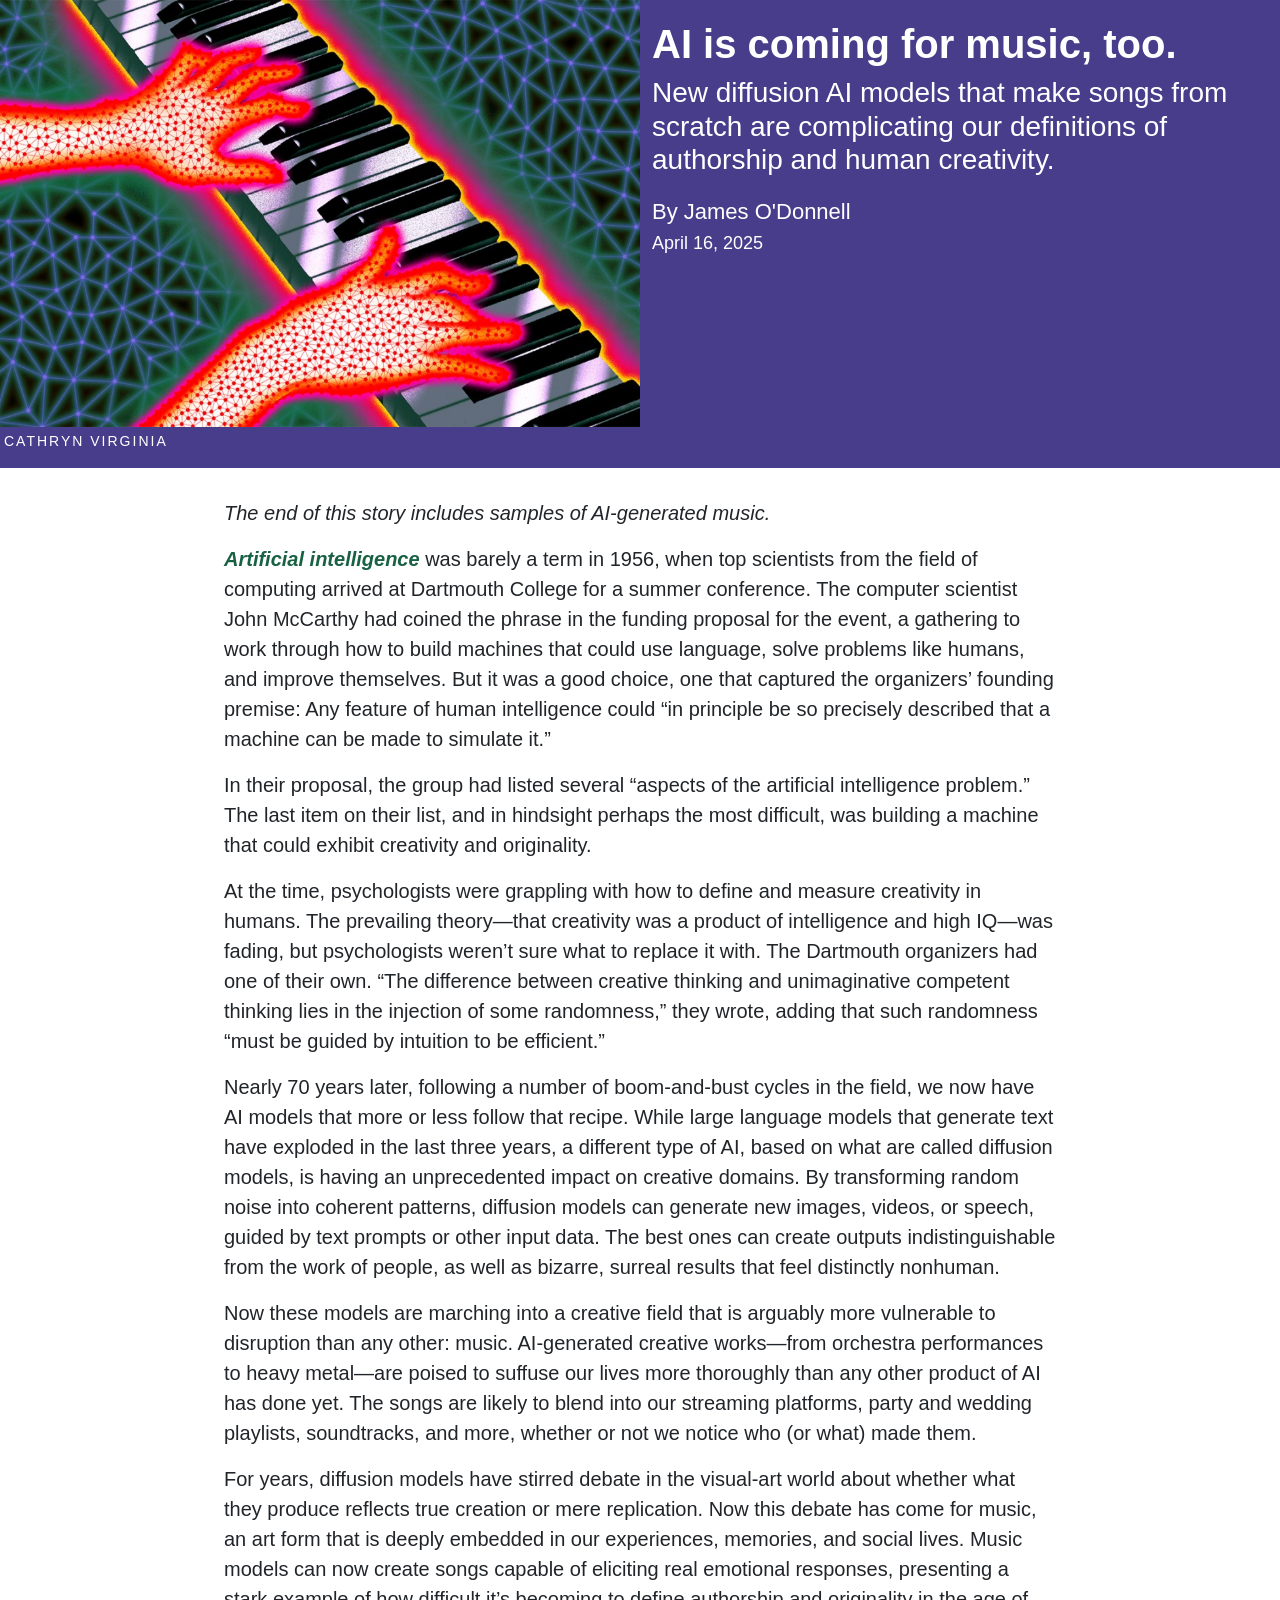
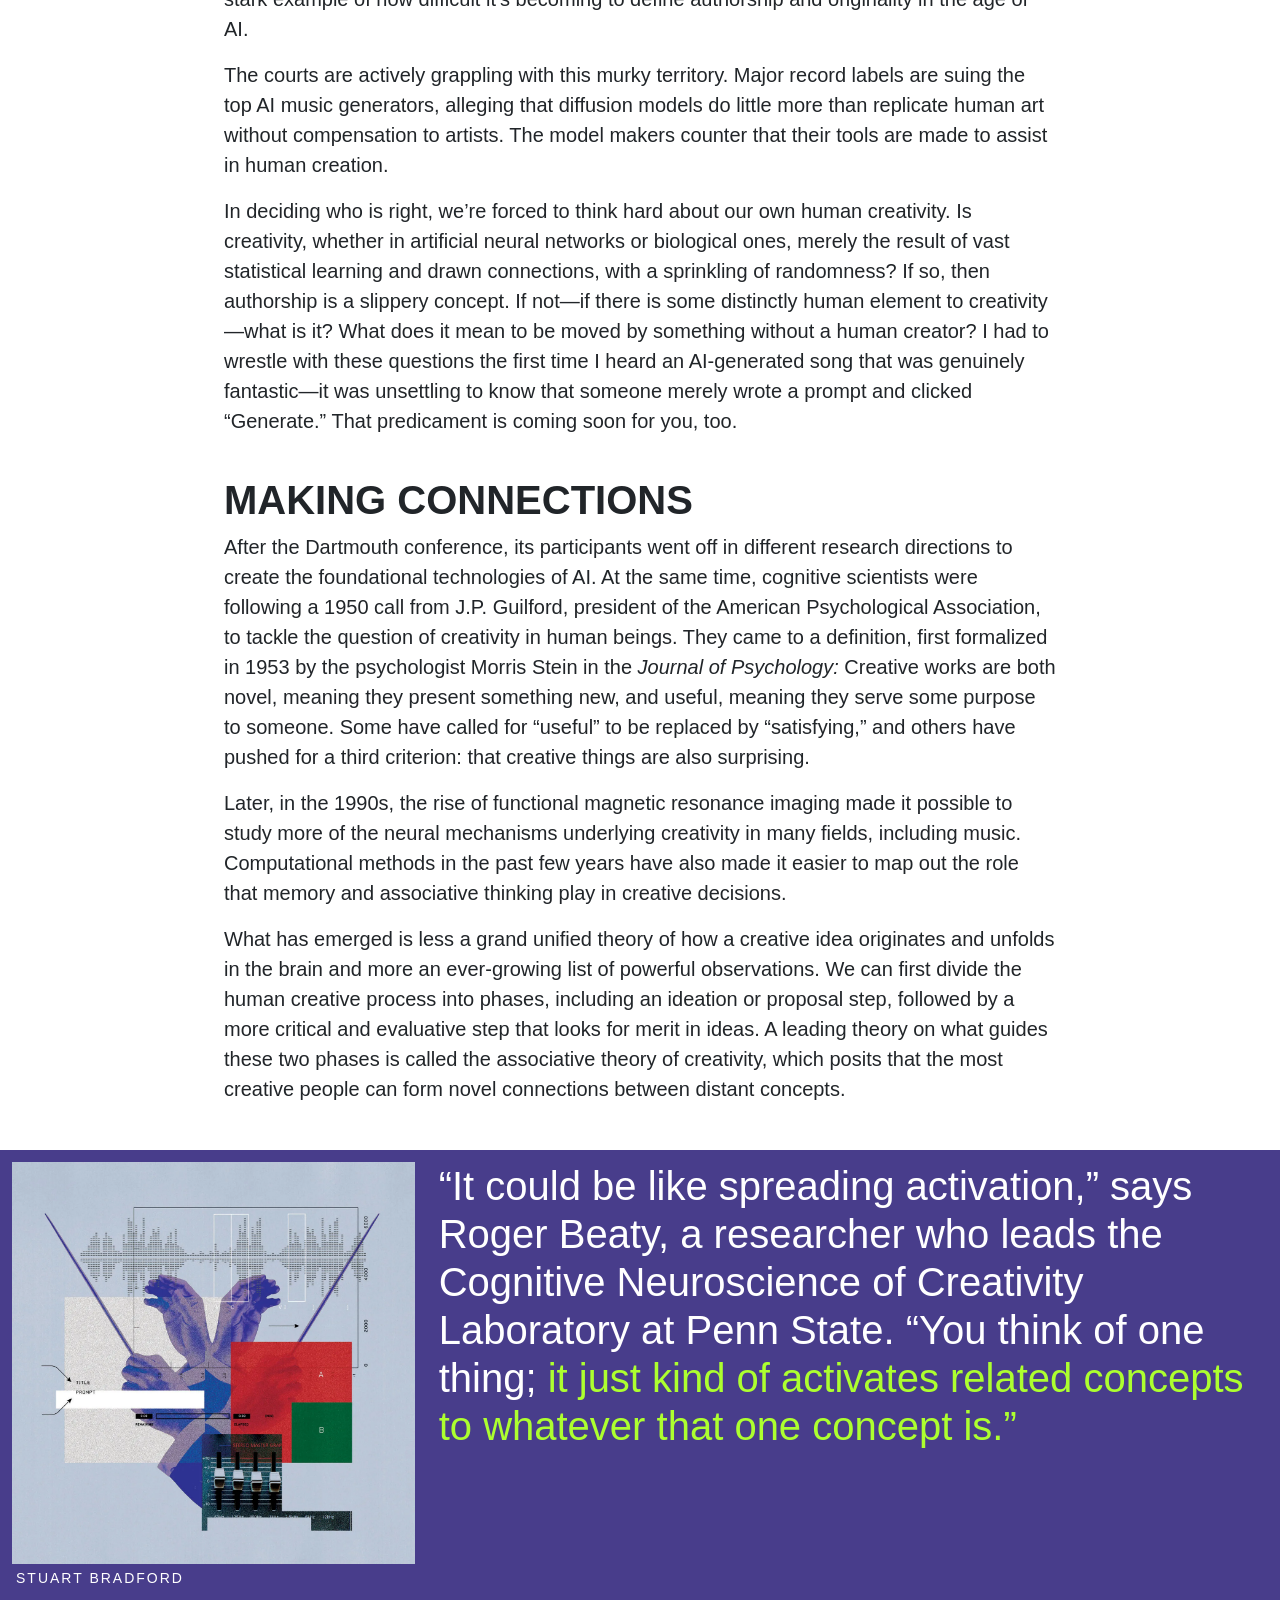
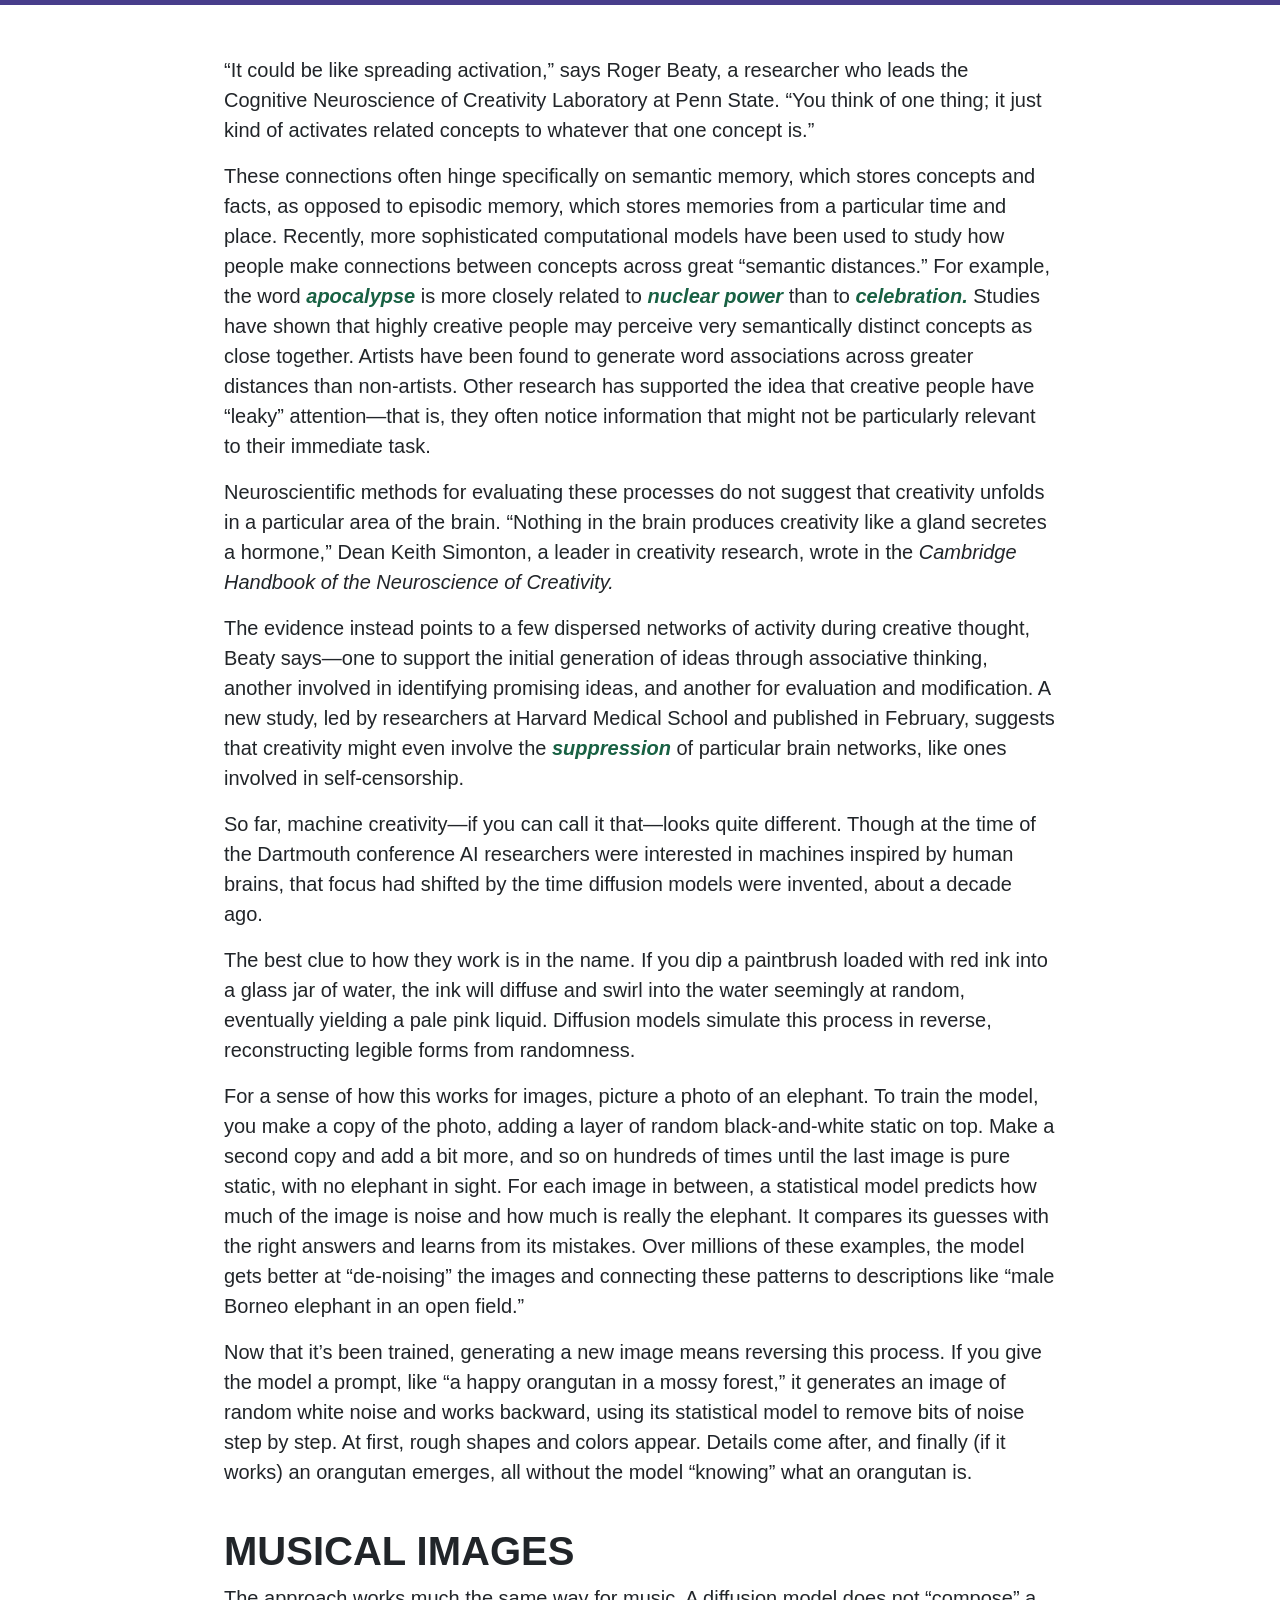
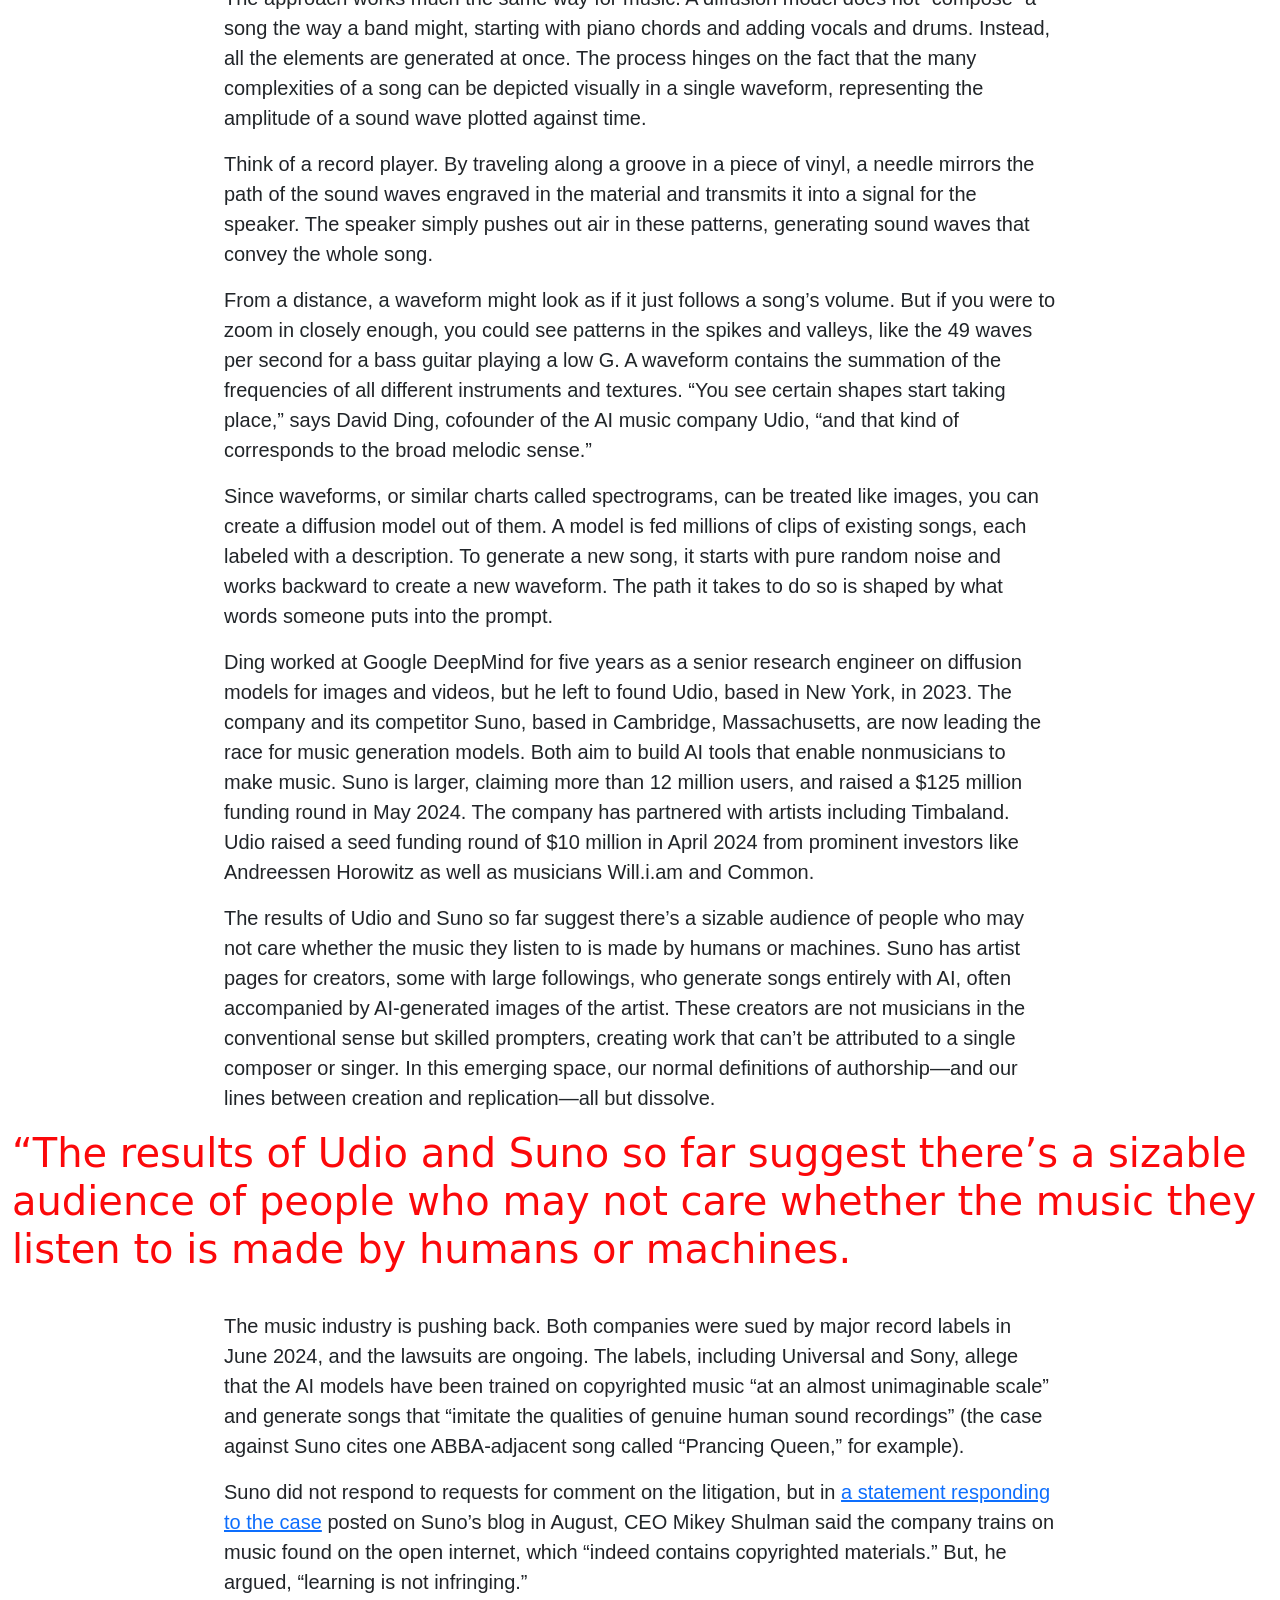
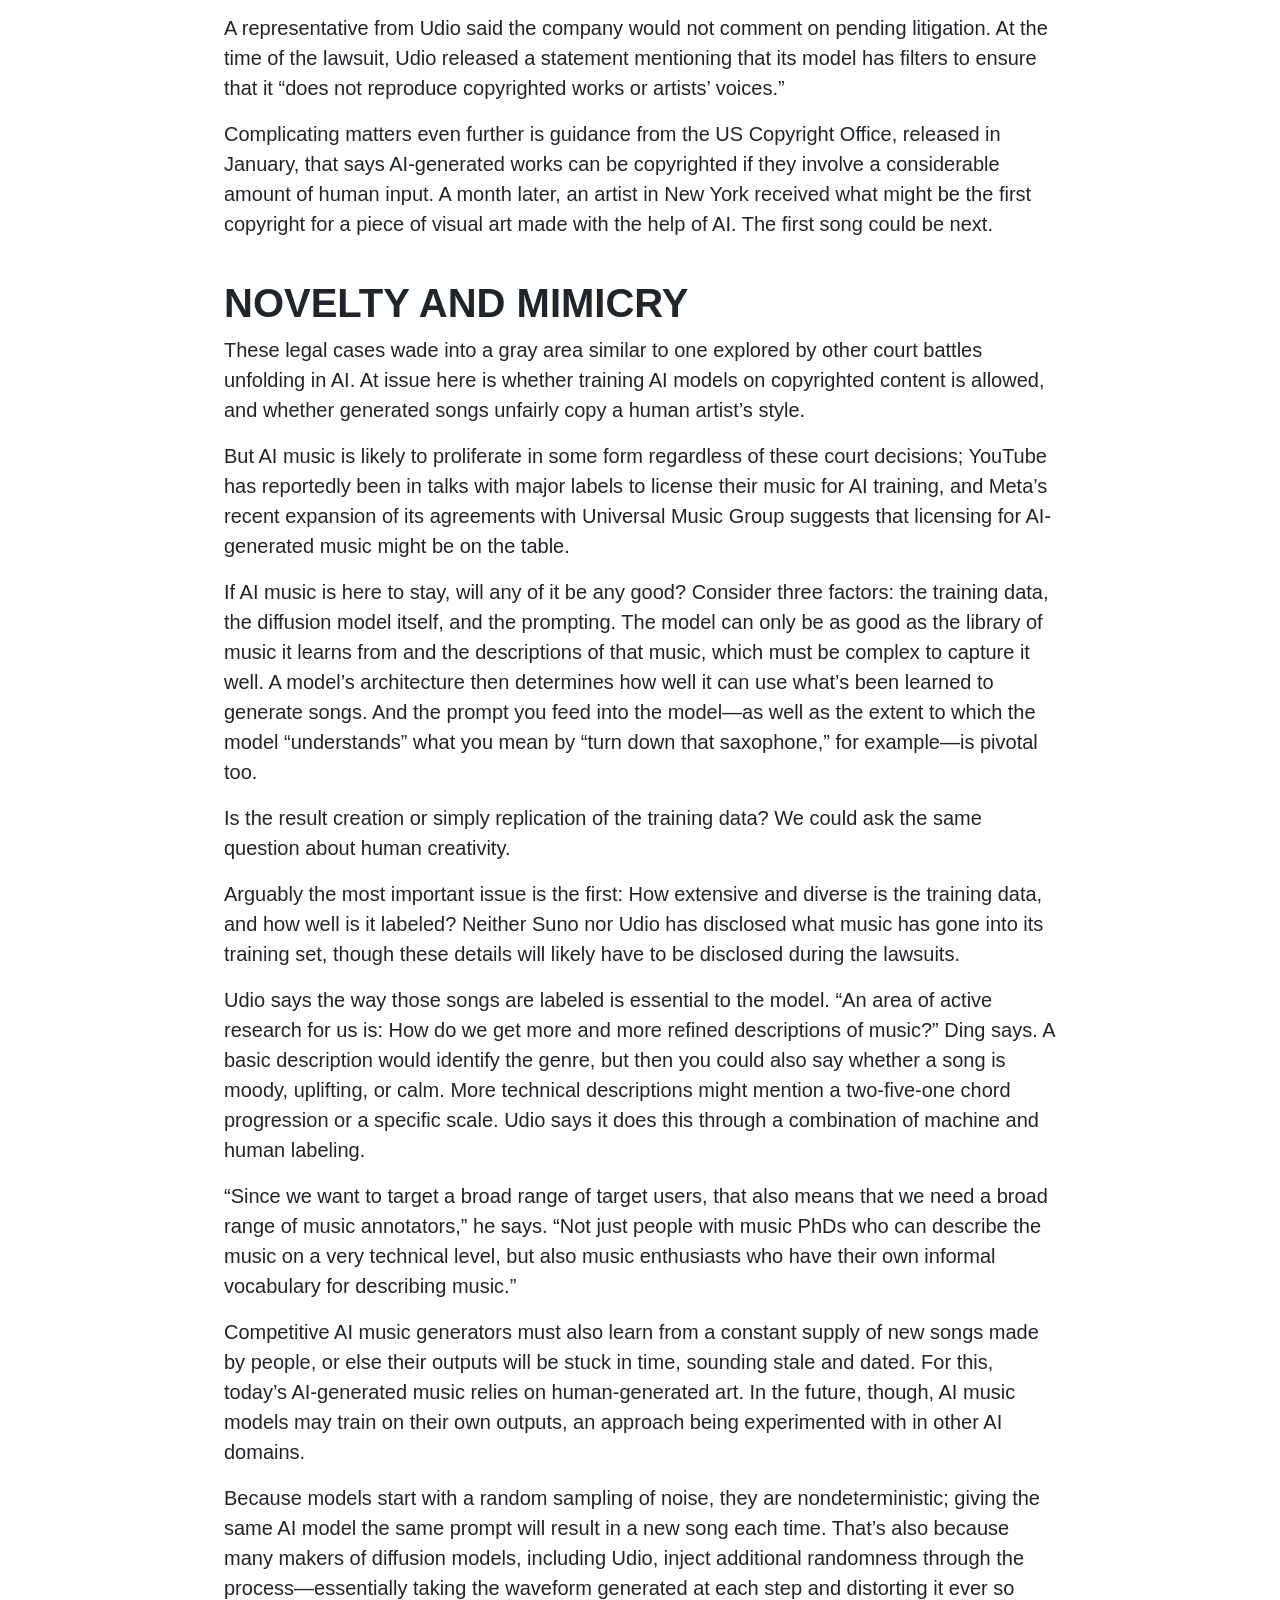
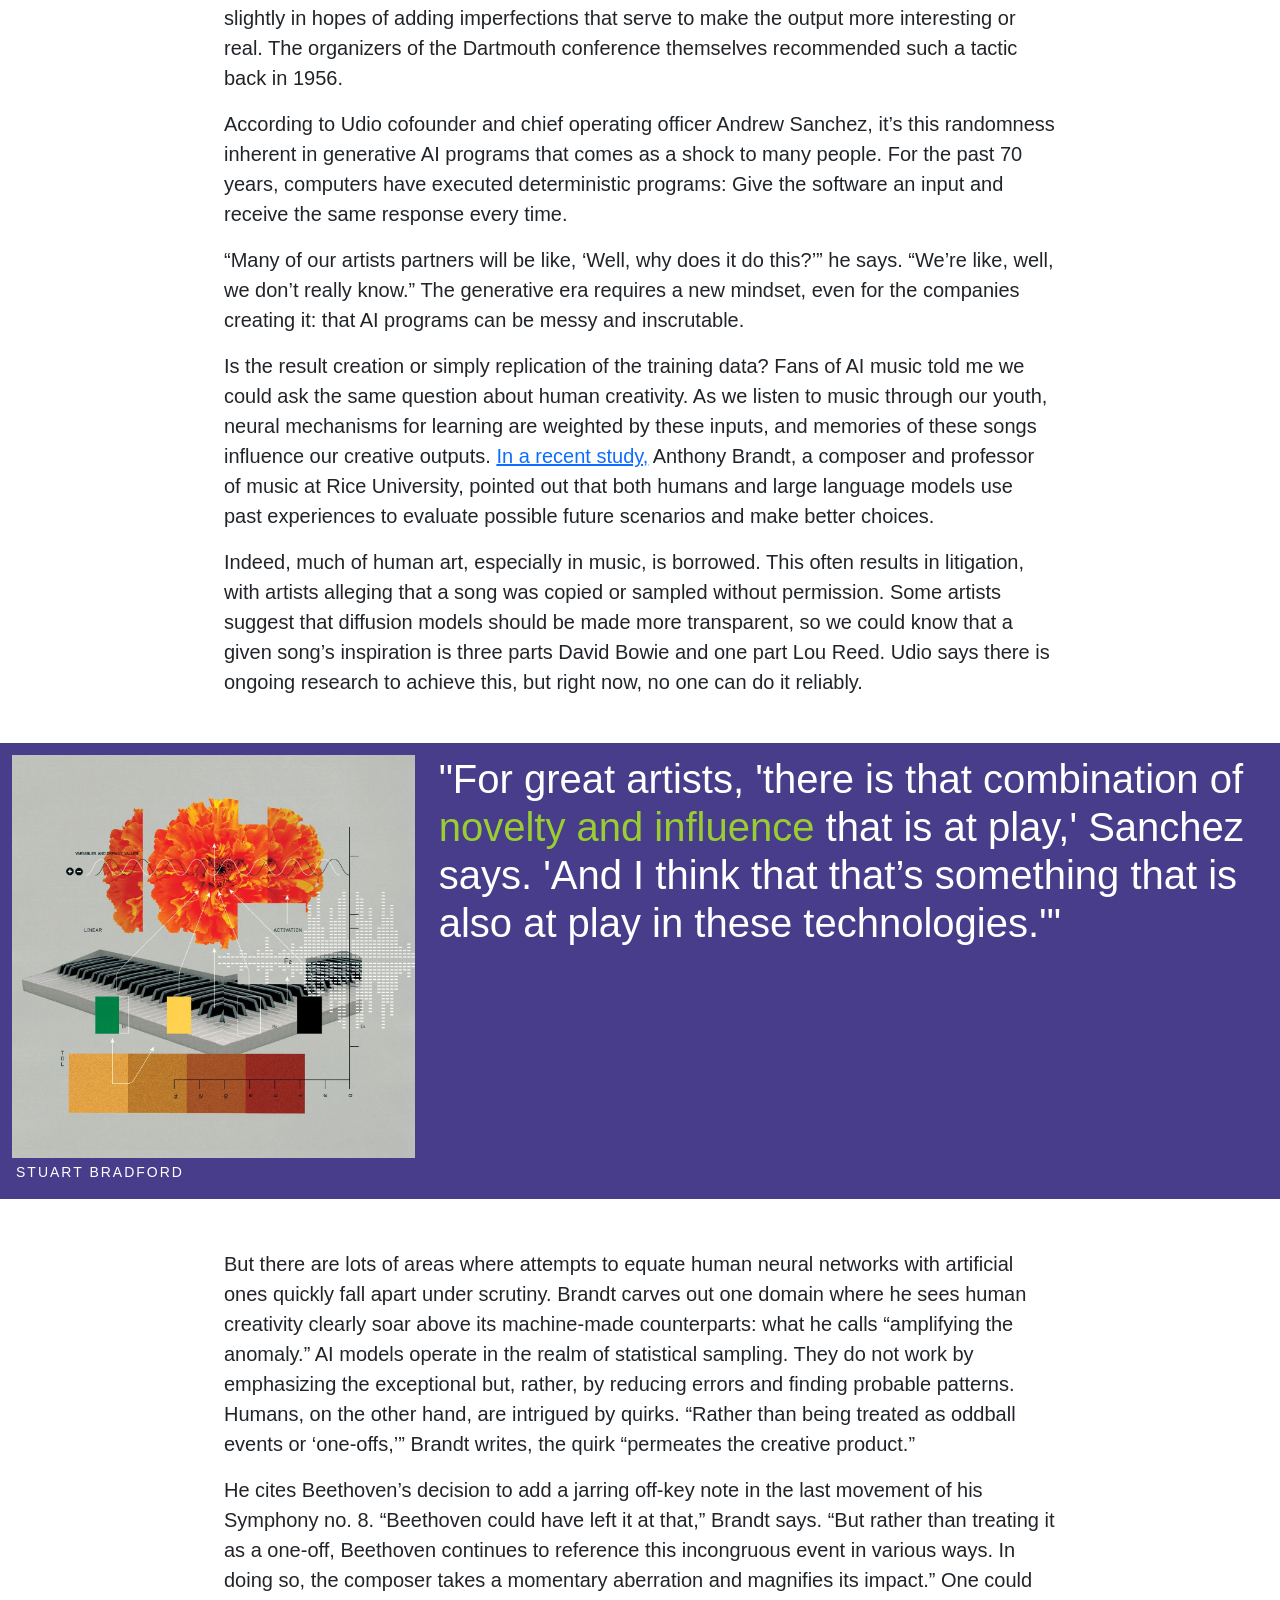
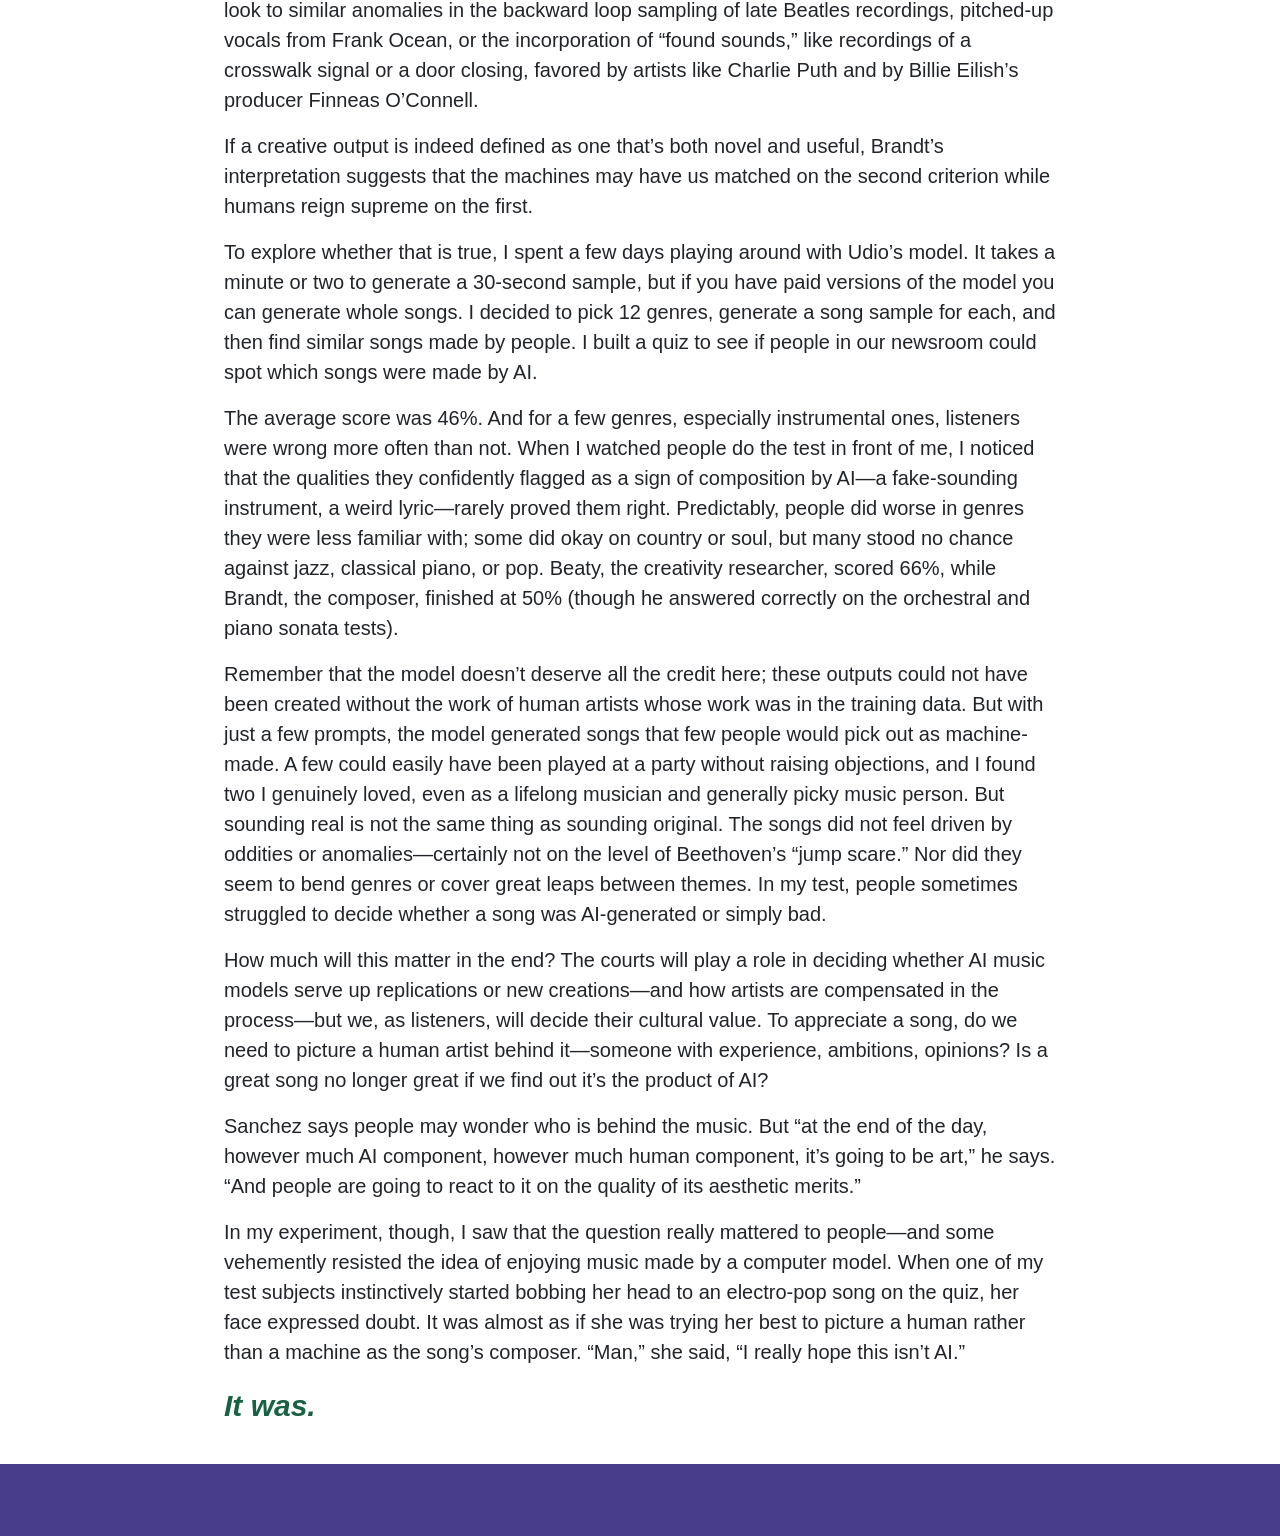
==== commit f8200628: "Update index.html" ====
--- a/final-project/index.html
+++ b/final-project/index.html
@@ -261,10 +261,19 @@
                         this emerging space, our normal definitions of authorship—and our lines between creation and
                         replication—all but dissolve.
                     </p>
-                    <h1 class="pull-quote">
-                        "The results of Udio and Suno so far suggest there’s a sizable audience of people who may not
-                        care whether the music they listen to is made by humans or machines."
+                </div>
+            </div>
+            <div class="row pull-quote">
+                <div class="col">
+                    <h1>
+                        <span class="big-quote">&ldquo;</span>The results of Udio and Suno so far suggest there’s a
+                        sizable audience of people who may not care whether the music they listen to is made by humans
+                        or machines.
                     </h1>
+                </div>
+            </div>
+            <div class="row body-text-etc">
+                <div class="col">
                     <p>
                         The music industry is pushing back. Both companies were sued by major record labels in June
                         2024, and the lawsuits are ongoing. The labels, including Universal and Sony, allege that the AI
@@ -274,9 +283,7 @@
                     </p>
                     <p>
                         Suno did not respond to requests for comment on the litigation, but in
-                        <a href="https://archive.is/o/0XZXp/https://suno.com/blog/future-of-music"
-                            >a statement responding to the case</a
-                        >
+                        <a href="https://suno.com/blog/future-of-music">a statement responding to the case</a>
                         posted on Suno’s blog in August, CEO Mikey Shulman said the company trains on music found on the
                         open internet, which “indeed contains copyrighted materials.” But, he argued, “learning is not
                         infringing.”
@@ -487,12 +494,14 @@
                         doubt. It was almost as if she was trying her best to picture a human rather than a machine as
                         the song’s composer. “Man,” she said, “I really hope this isn’t AI.”
                     </p>
-                    <p>It was.</p>
+                    <p class="color-pop" style="font-size: 30px"><i>It was.</i></p>
                 </div>
             </div>
             <div class="row" id="footer">
                 <div class="col">
-                    <h1>Div</h1>
+                    <br />
+                    <br />
+                    <br />
                 </div>
             </div>
         </div>
